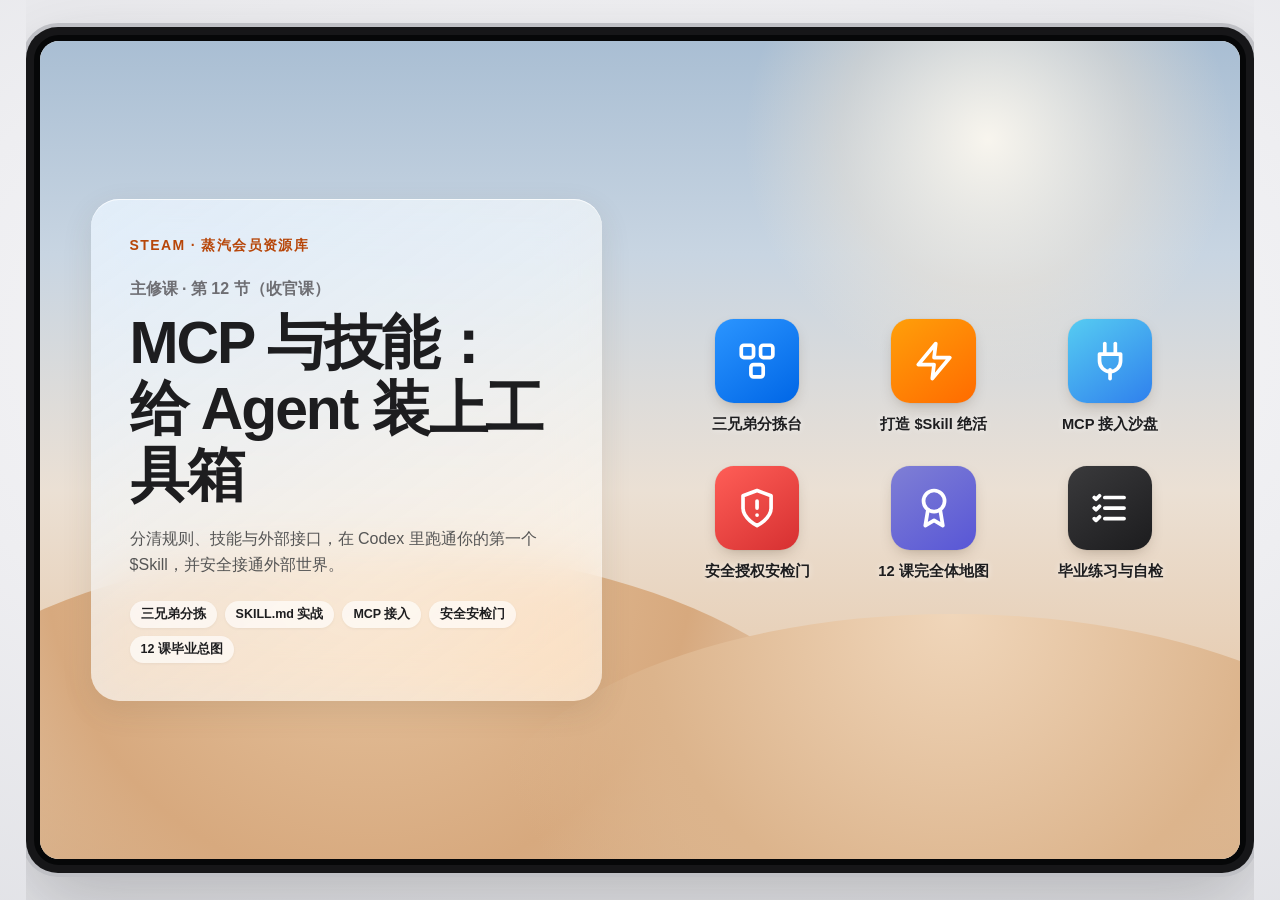
==== lessons/12/第12节-MCP与技能-给Agent装上工具箱.html @ e857ef06 "Link lesson twelve skills and MCP courseware" ====
<!doctype html>
<html lang="zh-CN">
<head>
<meta charset="utf-8">
<meta name="viewport" content="width=device-width,initial-scale=1">
<title>第 12 节 · MCP 与技能：给 Agent 装上工具箱</title>
<style>
:root{
  --bg:#ececef;--ink:#1d1d1f;--ink2:#6e6e73;--ink3:#8e8e93;--line:rgba(0,0,0,.08);
  --accent:#f26b1d;--accent2:#0a84ff;--ok:#1f9d55;--warn:#c27c0e;--danger:#ff3b30;
  --font:-apple-system,BlinkMacSystemFont,"SF Pro Display","PingFang SC","Microsoft YaHei","Segoe UI",sans-serif;
  --mono:ui-monospace,SFMono-Regular,Consolas,"Courier New",monospace;
  --ease:cubic-bezier(.22,1,.36,1);
  --spring:cubic-bezier(.34,1.56,.64,1);
}
*{box-sizing:border-box}
html,body{height:100%;margin:0;overflow:hidden;background:radial-gradient(120% 90% at 50% 38%,#fbfbfc 0%,#eeeef1 48%,#dcdde2 100%);color:var(--ink);font-family:var(--font);-webkit-font-smoothing:antialiased;display:grid;place-items:center}
button{font:inherit;color:inherit}
svg{display:block}
[hidden]{display:none!important}

/* ============ 课程舞台框架（与第 10 / 11 课统一） ============ */
.lesson{width:min(1320px,96vw);height:min(850px,94dvh);position:relative;border-radius:32px;background:#161618;padding:8px;box-shadow:0 0 0 4px #bfc0c5,0 30px 80px #3334;overflow:hidden}
.screen{position:relative;width:100%;height:100%;overflow:hidden;border-radius:25px;background:#e9e3da;isolation:isolate;border:6px solid #060708}
.wall{position:absolute;inset:0;z-index:0;background:linear-gradient(180deg,#a9bed3 0%,#c8d5e2 26%,#ebe0d4 55%,#e7cdb2 78%,#d9b48f 100%)}
.wall i{position:absolute;border-radius:50%;animation:drift 22s ease-in-out infinite alternate;pointer-events:none}
.wall i:nth-child(1){width:85%;height:65%;left:-15%;top:62%;background:radial-gradient(ellipse at 50% 0%,#e8c7a3 0%,#d7a97e 45%,transparent 70%)}
.wall i:nth-child(2){width:80%;height:58%;left:36%;top:70%;background:radial-gradient(ellipse at 50% 0%,#f0d6ba 0%,#dcb48c 45%,transparent 70%);animation-duration:27s}
.wall i:nth-child(3){width:46%;height:60%;left:56%;top:-18%;background:radial-gradient(circle,rgba(255,250,240,.9),rgba(255,235,210,.35) 40%,transparent 66%);animation-duration:30s}
@keyframes drift{0%{transform:translate(0,0) scale(1)}50%{transform:translate(3%,-3%) scale(1.06)}100%{transform:translate(-3%,2%) scale(.97)}}

.launcher{position:relative;z-index:2;width:min(100%,1200px);height:100%;margin:auto;display:grid;grid-template-columns:minmax(0,1fr) minmax(0,1fr);align-items:center;justify-items:stretch;column-gap:clamp(26px,6vw,90px);padding:clamp(18px,4vw,72px)}
.wg{position:relative;overflow:hidden;border-radius:28px;border:0;color:var(--ink);
  background:linear-gradient(145deg,rgba(232,242,252,.84),rgba(255,248,238,.68));
  backdrop-filter:blur(24px) saturate(1.7);-webkit-backdrop-filter:blur(24px) saturate(1.7);
  box-shadow:0 10px 30px rgba(90,70,50,.12),inset 0 1px 0 rgba(255,255,255,.75);
  padding:clamp(24px,3vw,46px)}
.wg .wh{color:#b74609;font-size:14px;letter-spacing:.1em;font-weight:700}
.wg .chapter{margin:24px 0 10px;font-weight:600;color:var(--ink2);font-size:16px}
.launcher h1{font-size:clamp(32px,4.6vw,60px);margin:0;line-height:1.12;letter-spacing:-.035em}
.course-summary{margin:18px 0 0;color:#555;line-height:1.65;font-size:16px}
.course-path{display:flex;flex-wrap:wrap;gap:8px;margin-top:22px}
.course-path span{font-size:12.5px;font-weight:600;padding:5px 11px;border-radius:999px;background:#ffffffa6;box-shadow:0 1px 3px rgba(0,0,0,.05)}

.tiles{display:grid;grid-template-columns:repeat(3,1fr);gap:clamp(16px,2.5vw,38px) clamp(10px,1.5vw,22px);text-align:center;align-items:start}
.ico{background:none;border:0;padding:0;display:flex;flex-direction:column;align-items:center;gap:.65em;cursor:pointer;color:var(--ink);font-size:clamp(11px,1.4vw,18px);perspective:22em}
.sq{position:relative;width:4.7em;height:4.7em;border-radius:22.5%;display:grid;place-items:center;
  box-shadow:0 0 0 .5px rgba(0,0,0,.06),0 .35em .9em -.35em rgba(60,40,20,.35);
  transition:transform .4s var(--spring),box-shadow .3s,filter .2s}
.sq svg{width:50%;height:50%;fill:none;stroke:#fff;stroke-width:2.1;stroke-linecap:round;stroke-linejoin:round}
.ico:hover .sq{transform:translateY(-.28em) scale(1.08);box-shadow:0 0 0 .5px rgba(0,0,0,.06),0 1em 1.6em -.6em rgba(60,40,20,.5)}
.ico:active .sq{transform:scale(.92);filter:brightness(.92)}
.lb{font-size:.82em;font-weight:600;color:#1d1d1f;text-shadow:0 0 6px rgba(255,255,255,.7);transition:transform .35s var(--spring)}
.ico:hover .lb{transform:translateY(-.12em)}

/* ============ 弹窗与通用组件 ============ */
dialog.modal-overlay{--glass-strong:rgba(255,255,255,.96);--text:#1d1d1f;--sub:#515154;--orange:#b64b0a;--btn:#ff8c00;
  color:var(--text);position:fixed;inset:0;width:100%;height:100%;max-width:none;max-height:none;margin:0;border:0;padding:24px;
  background:rgba(25,25,28,.36);backdrop-filter:blur(14px);-webkit-backdrop-filter:blur(14px);
  display:flex;align-items:center;justify-content:center;z-index:100}
dialog.modal-overlay:not([open]){display:none}
dialog.modal-overlay::backdrop{background:transparent}
.modal-card{width:min(960px,94vw);max-height:88vh;background:var(--glass-strong);border:1px solid rgba(255,255,255,.9);border-radius:32px;box-shadow:0 32px 64px rgba(0,0,0,.22);padding:34px 40px;overflow-y:auto;overflow-x:hidden;animation:cardPop .28s var(--ease)}
@keyframes cardPop{from{opacity:0;transform:scale(.94) translateY(14px)}to{opacity:1;transform:none}}
.modal-card :is(h2,h3,p,ul,pre){margin:0}
.modal-header{display:flex;align-items:center;justify-content:space-between;gap:20px;margin-bottom:20px;padding-bottom:16px;border-bottom:1px solid rgba(0,0,0,.07)}
.modal-title-wrap{display:flex;align-items:center;gap:14px;flex-wrap:wrap}
.modal-badge{padding:5px 12px;border-radius:8px;font-size:13px;font-weight:700;background:rgba(255,140,0,.14);color:var(--orange);white-space:nowrap}
.modal-title{font-size:24px;font-weight:800;letter-spacing:-.02em}
.close-btn{flex:0 0 auto;width:38px;height:38px;border-radius:50%;border:0;background:rgba(0,0,0,.06);font-size:18px;cursor:pointer;transition:.2s}
.close-btn:hover{background:rgba(0,0,0,.13)}
.lead-box{background:#f5f5f7;border-left:4px solid var(--btn);padding:14px 18px;border-radius:12px;font-size:15.5px;font-weight:600;margin-bottom:18px;line-height:1.55}
.lead-box code,.sub-card code,.q-text code,.term-hint code{font-family:var(--mono);background:rgba(255,140,0,.12);color:#b64b0a;padding:1px 6px;border-radius:6px;font-size:.92em}

.grid-3{display:grid;grid-template-columns:repeat(3,1fr);gap:12px;margin-bottom:16px}
.grid-2{display:grid;grid-template-columns:1fr 1fr;gap:16px}
.sub-card{background:#fff;border:1px solid rgba(0,0,0,.07);border-radius:20px;padding:18px 20px;box-shadow:0 6px 18px rgba(0,0,0,.04)}
.sub-card.highlight{border:2px solid var(--btn);background:linear-gradient(#fffaf3,#fff)}
.sub-card h3{font-size:16.5px;margin-bottom:8px;display:flex;align-items:center;gap:6px}
.sub-card p,.sub-card li{font-size:14px;color:var(--sub);line-height:1.6}
.sub-card ul{padding-left:18px;margin-top:6px}

.demo-btn{background:var(--btn);color:#fff;border:0;padding:8px 15px;border-radius:10px;font-size:13.5px;font-weight:700;cursor:pointer;box-shadow:0 4px 12px rgba(255,140,0,.24);transition:.2s}
.demo-btn:hover{filter:brightness(.94);transform:translateY(-1px)}
.demo-btn.ghost{background:#e5e5ea;color:#1d1d1f;box-shadow:none}
.demo-btn.safe{background:#34c759;box-shadow:0 4px 12px rgba(52,199,89,.24)}
.demo-btn.danger{background:#ff3b30;box-shadow:0 4px 12px rgba(255,59,48,.22)}
.demo-btn.blue{background:#0a84ff;box-shadow:0 4px 12px rgba(10,132,255,.22)}
.demo-btn.purple{background:#5856d6;box-shadow:0 4px 12px rgba(88,86,214,.22)}
.demo-btn.sm{padding:6px 11px;font-size:12.5px;border-radius:8px}
.mode-pill{padding:7px 14px;border-radius:999px;border:1.5px solid rgba(0,0,0,.1);background:#fff;font-size:13.5px;font-weight:700;cursor:pointer;transition:.2s}
.mode-pill.on{background:#1d1d1f;color:#fff;border-color:#1d1d1f}

/* 模块 1：三兄弟分拣台 */
.trio-pill{background:#f5f5f7;border-radius:16px;padding:14px 16px;border-top:3px solid var(--btn)}
.trio-pill.blue{border-top-color:#0a84ff}
.trio-pill.purple{border-top-color:#5856d6}
.trio-pill b{display:block;font-size:15px;margin-bottom:4px}
.trio-pill span{font-size:13px;color:var(--sub);line-height:1.5;display:block}
.score-bar{display:flex;align-items:center;justify-content:space-between;gap:12px;background:#f5f5f7;padding:11px 16px;border-radius:14px;margin-bottom:12px;font-size:13.5px;font-weight:700;flex-wrap:wrap}
.q-list{display:flex;flex-direction:column;gap:9px}
.q-item{background:#fff;border:1.5px solid rgba(0,0,0,.08);border-radius:15px;padding:12px 15px;transition:.2s}
.q-top{display:flex;align-items:center;justify-content:space-between;gap:12px}
.q-text{font-size:14.2px;font-weight:600;line-height:1.5;flex:1}
.q-btns{display:flex;gap:6px;flex:none;flex-wrap:wrap}
.q-fb{margin-top:8px;padding:8px 12px;border-radius:9px;font-size:13px;line-height:1.5;display:none}
.q-item.right{border-color:#34c759;background:#f4fdf6}
.q-item.right .q-fb{display:block;background:rgba(52,199,89,.12);color:#146c32}
.q-item.wrong{border-color:#ff3b30;background:#fff6f6}
.q-item.wrong .q-fb{display:block;background:rgba(255,59,48,.1);color:#b91c1c}

/* 模块 2：Skill 工坊 */
.tree-box{background:#1c1c1e;color:#e5e5ea;border-radius:16px;padding:15px 18px;font-family:var(--mono);font-size:13px;line-height:1.8}
.tree-hi{display:inline-block;background:rgba(255,140,0,.22);color:#ffb347;padding:1px 7px;border-radius:6px;font-weight:700;border:1px solid rgba(255,140,0,.45)}
.tpl-bar{display:flex;align-items:center;justify-content:space-between;gap:10px;margin:14px 0 10px;flex-wrap:wrap}
.code-pre{background:#1c1c1e;color:#f2f2f7;border-radius:16px;padding:15px 18px;font-family:var(--mono);font-size:12.8px;line-height:1.68;white-space:pre-wrap;border:1px solid rgba(255,255,255,.08)}
.run-box{margin-top:12px;background:#f0fdf4;border:1.5px solid #34c759;border-radius:14px;padding:13px 16px;font-size:13.8px;line-height:1.6;color:#14532d;display:none}
.run-box.show{display:block}

/* 模块 3：MCP 终端沙盘 */
.mcp-steps{display:grid;grid-template-columns:repeat(4,1fr);gap:8px;margin-bottom:14px}
.mcp-step-btn{padding:10px 10px;border-radius:12px;border:1.5px solid rgba(0,0,0,.1);background:#fff;text-align:left;cursor:pointer;transition:.2s}
.mcp-step-btn b{display:block;font-size:13px;margin-bottom:2px}
.mcp-step-btn span{display:block;font-size:11.5px;color:var(--sub)}
.mcp-step-btn.on{background:#1d1d1f;color:#fff;border-color:#1d1d1f}
.mcp-step-btn.on span{color:#aeaeb2}
.term-win{background:#161618;color:#f2f2f7;border-radius:18px;overflow:hidden;border:1px solid rgba(0,0,0,.15)}
.term-head{background:#252528;padding:9px 14px;display:flex;align-items:center;justify-content:space-between;font-family:var(--mono);font-size:12px;color:#aeaeb2}
.dots{display:flex;gap:6px}
.dots i{width:10px;height:10px;border-radius:50%;display:block}
.term-body{padding:16px 18px;font-family:var(--mono);font-size:13.2px;line-height:1.72;min-height:190px;white-space:pre-wrap}
.t-cmd{color:#64d2ff;font-weight:700}
.t-ok{color:#63e685}
.t-warn{color:#ffd60a}
.term-hint{margin-top:12px;background:#f5f5f7;border-radius:12px;padding:12px 15px;font-size:13.8px;color:var(--sub);line-height:1.55}

/* 模块 4：安全安检门 */
.safe-card{background:#fff;border:1.5px solid rgba(0,0,0,.08);border-radius:16px;padding:14px 16px;margin-bottom:10px;transition:.2s}
.safe-top{display:flex;align-items:flex-start;justify-content:space-between;gap:14px}
.safe-title{font-size:15px;font-weight:700;margin-bottom:4px}
.safe-desc{font-size:13.5px;color:var(--sub);line-height:1.55}
.safe-fb{margin-top:9px;padding:9px 12px;border-radius:10px;font-size:13.2px;line-height:1.55;display:none}
.safe-card.right{border-color:#34c759;background:#f4fdf6}
.safe-card.right .safe-fb{display:block;background:rgba(52,199,89,.12);color:#146c32}
.safe-card.wrong{border-color:#ff3b30;background:#fff6f6}
.safe-card.wrong .safe-fb{display:block;background:rgba(255,59,48,.1);color:#b91c1c}

/* 模块 5：12 课完全体工作流总图 */
.flow-chain{display:grid;grid-template-columns:repeat(5,1fr);gap:10px;margin-bottom:16px}
.flow-node{background:#f5f5f7;border-radius:16px;padding:14px 12px;border-top:3px solid var(--btn);position:relative}
.flow-node .tag-l{font-size:11px;font-weight:700;color:var(--orange);background:rgba(255,140,0,.12);padding:2px 7px;border-radius:999px;display:inline-block;margin-bottom:6px}
.flow-node strong{display:block;font-size:14.5px;margin-bottom:4px}
.flow-node span{font-size:12.5px;color:var(--sub);line-height:1.45;display:block}
.grad-banner{background:linear-gradient(135deg,#1d1d1f,#2c2c30);color:#fff;border-radius:18px;padding:18px 22px;display:flex;align-items:center;justify-content:space-between;gap:18px;flex-wrap:wrap}
.grad-banner h3{font-size:18px;margin-bottom:4px;color:#ffb347}
.grad-banner p{font-size:14px;color:#d1d1d6;line-height:1.6}

/* 模块 6：练习与自检 */
.prompt-box{background:#f2f2f7;border:1px dashed #aeaeb2;border-radius:16px;padding:15px 18px;display:flex;align-items:center;justify-content:space-between;gap:16px;margin-bottom:16px}
.prompt-text{font-size:13.8px;font-weight:600;line-height:1.55;white-space:pre-line;user-select:text;flex:1}
.check-item{width:100%;display:flex;align-items:center;gap:12px;padding:13px 16px;background:#fff;border:1px solid rgba(0,0,0,.08);border-radius:14px;margin-bottom:9px;cursor:pointer;font-size:15px;font-weight:600;text-align:left;transition:.2s}
.check-item.checked{background:#f0fdf4;border-color:#34c759;color:#15803d}
.check-box{flex:0 0 auto;width:24px;height:24px;border-radius:7px;border:2px solid #c7c7cc;display:flex;align-items:center;justify-content:center;font-size:14px;color:transparent}
.check-item.checked .check-box{background:#34c759;border-color:#34c759;color:#fff}
.copy-field{position:fixed;opacity:0}

@media(max-width:820px){
  .launcher,.grid-3,.grid-2,.mcp-steps,.flow-chain{grid-template-columns:1fr}
  .launcher{gap:22px;overflow:auto}
  .modal-card{padding:22px 18px;border-radius:22px}
  .q-top,.safe-top,.prompt-box{flex-direction:column;align-items:stretch}
}
</style>
</head>
<body>
<main class="lesson">
  <div class="screen">
    <div class="wall"><i></i><i></i><i></i></div>
    <div class="launcher">
      <section class="wg course-widget">
        <div class="wh">STEAM · 蒸汽会员资源库</div>
        <div class="chapter">主修课 · 第 12 节（收官课）</div>
        <h1>MCP 与技能：<br>给 Agent 装上工具箱</h1>
        <p class="course-summary">分清规则、技能与外部接口，在 Codex 里跑通你的第一个 $Skill，并安全接通外部世界。</p>
        <div class="course-path">
          <span>三兄弟分拣</span>
          <span>SKILL.md 实战</span>
          <span>MCP 接入</span>
          <span>安全安检门</span>
          <span>12 课毕业总图</span>
        </div>
      </section>

      <section class="tiles" aria-label="本节课程模块">
        <button class="ico" type="button" onclick="openModal('trio')">
          <span class="sq" style="background:linear-gradient(145deg,#2b95ff,#0066e6)">
            <svg viewBox="0 0 24 24"><rect x="3" y="3" width="7" height="7" rx="1.5"/><rect x="14" y="3" width="7" height="7" rx="1.5"/><rect x="8.5" y="14" width="7" height="7" rx="1.5"/></svg>
          </span>
          <span class="lb">三兄弟分拣台</span>
        </button>

        <button class="ico" type="button" onclick="openModal('skill')">
          <span class="sq" style="background:linear-gradient(145deg,#ff9f0a,#ff6b00)">
            <svg viewBox="0 0 24 24"><polygon points="13 2 3 14 12 14 11 22 21 10 12 10 13 2"/></svg>
          </span>
          <span class="lb">打造 $Skill 绝活</span>
        </button>

        <button class="ico" type="button" onclick="openModal('mcp')">
          <span class="sq" style="background:linear-gradient(145deg,#56ccf2,#2f80ed)">
            <svg viewBox="0 0 24 24"><path d="M12 22v-5"/><path d="M9 8V2"/><path d="M15 8V2"/><path d="M18 8v4a6 6 0 0 1-12 0V8Z"/></svg>
          </span>
          <span class="lb">MCP 接入沙盘</span>
        </button>

        <button class="ico" type="button" onclick="openModal('safety')">
          <span class="sq" style="background:linear-gradient(145deg,#ff5e57,#d63031)">
            <svg viewBox="0 0 24 24"><path d="M12 22s8-4 8-10V5l-8-3-8 3v7c0 6 8 10 8 10z"/><line x1="12" y1="8" x2="12" y2="12"/><line x1="12" y1="16" x2="12.01" y2="16"/></svg>
          </span>
          <span class="lb">安全授权安检门</span>
        </button>

        <button class="ico" type="button" onclick="openModal('combo')">
          <span class="sq" style="background:linear-gradient(145deg,#7f7fd5,#5856d6)">
            <svg viewBox="0 0 24 24"><circle cx="12" cy="8" r="6"/><path d="M15.477 12.89 17 22l-5-3-5 3 1.523-9.11"/></svg>
          </span>
          <span class="lb">12 课完全体地图</span>
        </button>

        <button class="ico" type="button" onclick="openModal('practice')">
          <span class="sq" style="background:linear-gradient(145deg,#3a3a3c,#1c1c1e)">
            <svg viewBox="0 0 24 24"><path d="M9 6h11M9 12h11M9 18h11M3 6l1 1 2-2M3 12l1 1 2-2M3 18l1 1 2-2"/></svg>
          </span>
          <span class="lb">毕业练习与自检</span>
        </button>
      </section>
    </div>
  </div>
</main>

<dialog class="modal-overlay" id="modalOverlay" aria-labelledby="modalTitle" onclick="if(event.target===this)closeModal()">
  <div class="modal-card" id="modalContent"></div>
</dialog>

<script>
const trioQuestions = [
  {
    id: 0,
    text: "本项目所有页面必须保持浅色圆角风格，严禁引入外部框架。",
    ans: "agents",
    reason: "属于每次开工都要守的“全店红线”，放进根目录 AGENTS.md。"
  },
  {
    id: 1,
    text: "让 Codex 直接读取我 Notion 测试空间里的《本周选题清单》。",
    ans: "mcp",
    reason: "需要把手伸出本地文件夹去连接外部软件，必须靠 MCP 转接头。"
  },
  {
    id: 2,
    text: "每次发布网页前，按 4 步固定清单检查手机排版、死链和错别字，并输出体检表。",
    ans: "skill",
    reason: "这是按需触发的多步专项 SOP，做成 SKILL.md，需要时用 $技能名 一键调用。"
  },
  {
    id: 3,
    text: "每次导出短视频前，自动核验画幅 1080×1920、字幕安全区和音频静音片段。",
    ans: "skill",
    reason: "属于可复用的专项工作流，收在 .agents/skills/ 抽屉里，平时不占上下文。"
  },
  {
    id: 4,
    text: "让 Codex 查一下云端数据库或在线文档里的最新一条客户反馈。",
    ans: "mcp",
    reason: "只要涉及读写外部平台或实时外部数据，找 MCP 就对了。"
  }
];

const skillTemplates = {
  web: {
    name: "check-before-ship",
    path: ".agents/skills/check-before-ship/SKILL.md",
    cmd: "$check-before-ship 检查当前 index.html",
    code: `---
name: check-before-ship
description: 网页上线前 4 步快速体检，输出问题清单
---
# 网页上线前体检流程
1. 检查页面在 390px 手机宽度下是否有按钮换行错位或横向滚动条。
2. 检查所有点击按钮、弹窗关闭和复制功能是否存在报错。
3. 通读页面中文文案，标出错别字或过于生硬的技术术语。
4. 按「🔴 必改 / 🟡 建议 / ✅ 已通过」三栏输出简洁体检报告，暂不擅自改代码。`,
    simOut: `⚡ 已加载技能：.agents/skills/check-before-ship/SKILL.md\n\n📋 网页上线前体检报告：\n• 🔴 必改：手机端（390px）顶部筛选栏第 3 个按钮轻微溢出。\n• 🟡 建议：“DOM 节点渲染异常”建议改为大白话“页面显示异常”。\n• ✅ 已通过：ESC 关闭弹窗、一键复制指令均正常。`
  },
  video: {
    name: "video-export-check",
    path: ".agents/skills/video-export-check/SKILL.md",
    cmd: "$video-export-check 核验本次成片配置",
    code: `---
name: video-export-check
description: 动画视频导出 mp4 前的 4 项硬指标核查
---
# 动画出片前核查流程
1. 核对画幅参数是否严格为 1080x1920（9:16 竖屏）与 30fps。
2. 核查字幕底部留白是否 ≥ 180px，避免被短视频平台 UI 遮挡。
3. 检查 assets/raw/ 原始素材是否完好无损。
4. 输出「可导出 / 需先修复」结论，并给出对应的导出命令。`,
    simOut: `⚡ 已加载技能：.agents/skills/video-export-check/SKILL.md\n\n🎬 动画出片前核查结果：\n• ✅ 画幅 1080×1920、30fps 核对通过。\n• ✅ 原始素材目录无改动。\n• 🔴 需先修复：第 3 幕字幕底边距仅 96px，建议上移至 ≥ 180px 后再执行 npm run build:mp4。`
  }
};

const mcpSteps = [
  {
    title: "1. 添加连接",
    sub: "codex mcp add",
    cmd: "$ codex mcp add notion --url https://mcp.notion.com/mcp",
    out: "✓ 已将 MCP 服务 [notion] 写入 Codex 配置\n→ 地址：https://mcp.notion.com/mcp\n→ 下一步：按提示在浏览器完成授权登录。",
    hint: "就像插上一根 Type-C 转接线，告诉 Codex 外部工具的地址。只需要配置一次。"
  },
  {
    title: "2. 账号授权",
    sub: "codex mcp login",
    cmd: "$ codex mcp login notion",
    out: "🔐 正在打开浏览器进行 OAuth 授权...\n→ 请在弹窗中仅勾选【测试空间】页面（最小权限原则）\n✓ 授权成功！Notion 连接凭据已安全保存。",
    hint: "如果首次添加未自动跳授权，或之后登录过期，随时运行 <code>codex mcp login notion</code> 补授权。"
  },
  {
    title: "3. 检查清单",
    sub: "codex mcp list",
    cmd: "$ codex mcp list",
    out: "NAME     TYPE   STATUS      URL\nnotion   http   connected   https://mcp.notion.com/mcp",
    hint: "在终端用 <code>codex mcp list</code> 核对清单；进入 Codex 对话后，输入 <code>/mcp</code> 也能随时查看当前亮灯的工具。"
  },
  {
    title: "4. 只读试水",
    sub: "对话内 /mcp + 查询",
    cmd: "你：先用 /mcp 确认连接，再只读查询 Notion 测试空间里的《本周选题》，列出前 3 条，不要修改任何内容。",
    out: "🟢 /mcp 状态：notion (已连接)\n📖 正在调用 notion.search (只读)...\n1. 第 11 课：给 Agent 写项目手册\n2. 第 12 课：MCP 与技能工具箱\n3. 番外：用 10 分钟做个人作品集\n✓ 本次查询未写入或改动任何外部页面。",
    hint: "铁律：第一次跑通 MCP，永远先在**测试空间**做一次**只读查询**，确认稳妥再放开后续操作。"
  }
];

const safetyCases = [
  {
    id: 0,
    title: "请求 A：接入官方 Notion MCP，仅勾选「测试沙盒页」并做只读查询",
    desc: "来源：Notion 官方地址（mcp.notion.com）｜权限：仅限 1 个测试页面，只读不写。",
    allow: true,
    reason: "来源官方 + 隔离测试空间 + 只读权限，这是最教科书级的安全起手式！"
  },
  {
    id: 1,
    title: "请求 B：首次测试就把公司/个人「全部云盘 + 删除覆盖权限」一次性勾选",
    desc: "来源：第三方同步工具｜权限：可读取、修改并永久删除整个工作区所有文件。",
    allow: false,
    reason: "必须拒绝！违背“最小权限原则”——一旦提示词理解偏差，AI 误删正式资料将无法挽回。"
  },
  {
    id: 2,
    title: "请求 C：网友分享的未知地址，号称“一键自动管理网盘和聊天记录”",
    desc: "来源：陌生短链，无官方文档，要求把账号 Cookie 直接填进配置。",
    allow: false,
    reason: "果断拉黑！绝不接入来路不明的野工具，更不要交出账号 Cookie 或核心密码。"
  }
];

let trioState = {};
let activeSkill = 'web';
let activeMcp = 0;
let safeState = {};

const modalData = {
  trio: {
    badge: "01 · 根治概念混淆",
    title: "三兄弟分拣台：AGENTS.md vs Skill vs MCP",
    html: `
      <div class="lead-box">先用厨房比喻秒懂分工，再点下方 5 个真实场景亲自练手分拣：</div>
      <div class="grid-3">
        <div class="trio-pill"><b>📌 AGENTS.md（贴墙红线）</b><span>每次开新对话必读的项目底线（风格、禁区、预览命令），必须短。</span></div>
        <div class="trio-pill purple"><b>⚡ Skill / SKILL.md（抽屉菜谱）</b><span>某类任务的固定多步 SOP，需要时用 <code>$技能名</code> 抽出照做。</span></div>
        <div class="trio-pill blue"><b>🔌 MCP（外部转接头）</b><span>连接外部软件的统一标准，让 Codex 能查 Notion、数据库等外部数据。</span></div>
      </div>
      <div class="score-bar">
        <span id="trioProgress">已分拣：0 / 5 题</span>
        <span id="trioScore" style="color:var(--orange)">点击每题右侧归类，看你是否彻底分清</span>
        <button type="button" class="demo-btn ghost sm" onclick="resetTrio()">重置</button>
      </div>
      <div class="q-list" id="trioList"></div>
    `
  },
  skill: {
    badge: "02 · 100% 本地跑通",
    title: "打造你的第一个 $Skill：把拿手套路装进抽屉",
    html: `
      <div class="lead-box">零网络门槛！在项目里放一份 <code>.agents/skills/技能名/SKILL.md</code>，以后敲 <code>$技能名</code> 就能一键复用整套多步流程。</div>
      <div class="grid-2">
        <div class="tree-box">
          📁 my-project/<br>
          ├── 📄 AGENTS.md <span style="color:#8e8e93">(全项目红线)</span><br>
          ├── 📁 .agents/<br>
          │   └── 📁 skills/<br>
          │       └── 📁 <span id="treeSkillDir">check-before-ship</span>/<br>
          │           └── <span class="tree-hi">📄 SKILL.md</span><br>
          └── 📄 index.html
        </div>
        <div class="sub-card highlight">
          <h3>✨ 好技能的 3 块骨架</h3>
          <ul>
            <li><strong>顶部名片</strong>：写清 <code>name</code> 和 <code>description</code>（什么时候该用它）。</li>
            <li><strong>固定步骤</strong>：用 1、2、3 写死执行顺序，防止 Codex 漏步骤。</li>
            <li><strong>输出格式</strong>：规定最后交什么表、要不要直接改代码。</li>
          </ul>
        </div>
      </div>
      <div class="tpl-bar">
        <div style="display:flex;gap:8px;flex-wrap:wrap">
          <button type="button" class="mode-pill on" id="tabSkWeb" onclick="switchSkill('web')">🗂️ 网页上线体检技能</button>
          <button type="button" class="mode-pill" id="tabSkVid" onclick="switchSkill('video')">🎬 视频出片核查技能</button>
        </div>
        <div style="display:flex;gap:8px;flex-wrap:wrap">
          <button type="button" class="demo-btn safe sm" onclick="simRunSkill()">▶ 模拟输入 $技能名 触发</button>
          <button type="button" class="demo-btn sm" id="copySkBtn" onclick="copyById('skillCode','copySkBtn','复制 SKILL.md')">复制 SKILL.md</button>
        </div>
      </div>
      <pre class="code-pre" id="skillCode"></pre>
      <div class="run-box" id="skillRunBox"></div>
    `
  },
  mcp: {
    badge: "03 · 接通外部世界",
    title: "MCP 四步接入沙盘：让 Codex 查你授权的 Notion",
    html: `
      <div class="lead-box">MCP 是 AI 世界的“Type-C 通用接口”。点击下方 4 个步骤，走一遍 Codex 终端版接入与只读测试全流程：</div>
      <div class="mcp-steps" id="mcpStepBar"></div>
      <div class="term-win">
        <div class="term-head">
          <div class="dots"><i style="background:#ff5f56"></i><i style="background:#ffbd2e"></i><i style="background:#27c93f"></i></div>
          <span id="termTitle">Codex Terminal · MCP Sandbox</span>
          <button type="button" class="demo-btn sm" id="copyMcpBtn" onclick="copyMcpCmd()">复制本步命令</button>
        </div>
        <div class="term-body" id="termBody"></div>
      </div>
      <div class="term-hint" id="termHint"></div>
    `
  },
  safety: {
    badge: "04 · 安全第一课",
    title: "安全授权安检门：装工具前守住 3 条保命铁律",
    html: `
      <div class="lead-box">只要点了授权，Codex 就能替你操作外部软件。记住铁律：<strong>只接信任源 + 最小权限 + 测试空间先只读</strong>。请审查下面 3 个授权请求：</div>
      <div id="safeList"></div>
    `
  },
  combo: {
    badge: "05 · 主修课收官总图",
    title: "12 课完全体：从“抽盲盒聊天”进化为“掌控全局的导演”",
    html: `
      <div class="lead-box">恭喜走到第 12 课！下面这张图，把你从第 1 课到第 12 课学过的所有招数，串成了一套可复用的超级工作流：</div>
      <div class="flow-chain">
        <div class="flow-node"><span class="tag-l">第 1～8 课</span><strong>打牢底座</strong><span>说清需求、纠错回退、Git 存档、发布上线与作品集。</span></div>
        <div class="flow-node"><span class="tag-l">第 9 课</span><strong>/plan 定图纸</strong><span>复杂任务先探索再列计划，砍掉过度设计再动手。</span></div>
        <div class="flow-node"><span class="tag-l">第 10 课</span><strong>控上下文</strong><span>@ 精准点名、换事开新对话、长聊 /compact 防失忆。</span></div>
        <div class="flow-node"><span class="tag-l">第 11 课</span><strong>AGENTS.md</strong><span>15 行项目红线贴墙上，每次新对话自动守规矩。</span></div>
        <div class="flow-node"><span class="tag-l">第 12 课</span><strong>$Skill + MCP</strong><span>抽屉装专项绝活，外部接通真实软件与数据。</span></div>
      </div>
      <div class="grad-banner">
        <div>
          <h3>🎓 毕业心法：每周一个真实小作品</h3>
          <p>工具每天都在变，但你学到的这套底层配合法——<strong>定规矩、控记忆、审图纸、封技能、管权限</strong>——无论未来换成哪个新一代 Agent，全都能直接复用。</p>
        </div>
      </div>
    `
  },
  practice: {
    badge: "06 · 毕业实战与自检",
    title: "第 12 课动手练习与主修课毕业自检清单",
    html: `
      <div class="lead-box"><strong>必做</strong>：建一份项目技能 <code>SKILL.md</code> 并用 <code>$技能名</code> 跑通一次；<strong>进阶选做</strong>：在测试空间用已授权的 MCP 做一次只读查询。</div>
      <div class="prompt-box">
        <div class="prompt-text" id="promptGrad">请在当前项目创建 .agents/skills/check-before-ship/SKILL.md，内容为“上线前 4 步体检流程”（查手机端排版、查按钮交互、查文案错别字、按三栏输出报告且暂不改代码）。创建完后，告诉我如何用 $check-before-ship 调用它。</div>
        <button type="button" class="demo-btn" id="copyGrad" onclick="copyById('promptGrad','copyGrad','复制创建技能指令')">复制创建技能指令</button>
      </div>
      <h3 style="font-size:16px;margin-bottom:10px">📋 主修课毕业自检清单（点击打勾）：</h3>
      <button class="check-item" type="button" aria-pressed="false" onclick="toggleCheck(this)"><span class="check-box" aria-hidden="true">✓</span><span>我能用大白话说清 AGENTS.md、Skill 和 MCP 分别解决什么问题</span></button>
      <button class="check-item" type="button" aria-pressed="false" onclick="toggleCheck(this)"><span class="check-box" aria-hidden="true">✓</span><span>我写过一份自己的 SKILL.md，并用 $技能名 实际调用跑通过</span></button>
      <button class="check-item" type="button" aria-pressed="false" onclick="toggleCheck(this)"><span class="check-box" aria-hidden="true">✓</span><span>我掌握了 MCP 接入的安全铁律：只接信任源、看清权限、先在测试空间只读</span></button>
    `
  }
};

const keys = Object.keys(modalData);
const overlay = document.getElementById('modalOverlay');
const content = document.getElementById('modalContent');

function openModal(key) {
  const data = modalData[key];
  if (!data) return;
  content.innerHTML =
    '<div class="modal-header"><div class="modal-title-wrap"><span class="modal-badge">' +
    data.badge + '</span><h2 class="modal-title" id="modalTitle">' + data.title +
    '</h2></div><button class="close-btn" type="button" onclick="closeModal()" aria-label="关闭">✕</button></div>' +
    data.html;
  if (key === 'trio') renderTrio();
  if (key === 'skill') switchSkill(activeSkill);
  if (key === 'mcp') renderMcp(activeMcp);
  if (key === 'safety') renderSafe();
  if (!overlay.open) overlay.showModal();
  content.scrollTop = 0;
  content.querySelector('.close-btn').focus();
}

function closeModal() {
  overlay.close();
}

/* 模块 1：三兄弟分拣 */
function renderTrio() {
  const list = document.getElementById('trioList');
  if (!list) return;
  let done = 0, right = 0;
  list.innerHTML = trioQuestions.map(q => {
    const pick = trioState[q.id];
    let cls = 'q-item', fb = '';
    if (pick) {
      done++;
      const ok = pick === q.ans;
      if (ok) right++;
      cls += ok ? ' right' : ' wrong';
      fb = (ok ? '✅ 分拣正确！' : '❌ 选偏啦！') + q.reason;
    }
    return `
      <div class="${cls}">
        <div class="q-top">
          <div class="q-text">${q.id + 1}. ${q.text}</div>
          <div class="q-btns">
            <button type="button" class="demo-btn sm" onclick="pickTrio(${q.id},'agents')">AGENTS.md</button>
            <button type="button" class="demo-btn purple sm" onclick="pickTrio(${q.id},'skill')">Skill</button>
            <button type="button" class="demo-btn blue sm" onclick="pickTrio(${q.id},'mcp')">MCP</button>
          </div>
        </div>
        <div class="q-fb">${fb}</div>
      </div>
    `;
  }).join('');
  document.getElementById('trioProgress').textContent = '已分拣：' + done + ' / ' + trioQuestions.length + ' 题';
  const sc = document.getElementById('trioScore');
  if (done === trioQuestions.length) {
    sc.textContent = '🎉 全部分拣完成：答对 ' + right + ' / 5 题，三兄弟分工已彻底通透！';
    sc.style.color = '#15803d';
  } else if (done > 0) {
    sc.textContent = '当前答对：' + right + ' / ' + done + ' 题';
    sc.style.color = '#b64b0a';
  } else {
    sc.textContent = '点击每题右侧归类，看你是否彻底分清';
    sc.style.color = '#b64b0a';
  }
}
function pickTrio(id, val) { trioState[id] = val; renderTrio(); }
function resetTrio() { trioState = {}; renderTrio(); }

/* 模块 2：Skill 工坊 */
function switchSkill(key) {
  activeSkill = key;
  const t = skillTemplates[key];
  const code = document.getElementById('skillCode');
  const dir = document.getElementById('treeSkillDir');
  const box = document.getElementById('skillRunBox');
  if (!code) return;
  document.getElementById('tabSkWeb').classList.toggle('on', key === 'web');
  document.getElementById('tabSkVid').classList.toggle('on', key === 'video');
  dir.textContent = t.name;
  code.textContent = t.code;
  box.classList.remove('show');
  box.textContent = '';
}
function simRunSkill() {
  const t = skillTemplates[activeSkill];
  const box = document.getElementById('skillRunBox');
  if (!box) return;
  box.style.whiteSpace = 'pre-line';
  box.textContent = '💬 你在 Codex 输入：' + t.cmd + '\n\n' + t.simOut;
  box.classList.add('show');
}

/* 模块 3：MCP 沙盘 */
function renderMcp(idx) {
  activeMcp = idx;
  const bar = document.getElementById('mcpStepBar');
  const body = document.getElementById('termBody');
  const hint = document.getElementById('termHint');
  if (!bar) return;
  bar.innerHTML = mcpSteps.map((s, i) => `
    <button type="button" class="mcp-step-btn ${i === idx ? 'on' : ''}" onclick="renderMcp(${i})">
      <b>${s.title}</b><span>${s.sub}</span>
    </button>
  `).join('');
  const cur = mcpSteps[idx];
  body.innerHTML = `<span class="t-cmd">${cur.cmd}</span>\n\n<span class="t-ok">${cur.out}</span>`;
  hint.innerHTML = '💡 <strong>讲师解说：</strong>' + cur.hint;
}
function copyMcpCmd() {
  const raw = mcpSteps[activeMcp].cmd.replace(/^\$\s*/, '').replace(/^你：/, '');
  copyRawText(raw, 'copyMcpBtn', '复制本步命令');
}

/* 模块 4：安全安检门 */
function renderSafe() {
  const box = document.getElementById('safeList');
  if (!box) return;
  box.innerHTML = safetyCases.map(c => {
    const pick = safeState[c.id];
    let cls = 'safe-card', fb = '';
    if (pick !== undefined) {
      const ok = (pick === 'allow') === c.allow;
      cls += ok ? ' right' : ' wrong';
      fb = (ok ? '✅ 安检把关准确！' : '🚨 危险！判断反了！') + c.reason;
    }
    return `
      <div class="${cls}">
        <div class="safe-top">
          <div>
            <div class="safe-title">${c.title}</div>
            <div class="safe-desc">${c.desc}</div>
          </div>
          <div style="display:flex;gap:8px;flex:none">
            <button type="button" class="demo-btn safe sm" onclick="pickSafe(${c.id},'allow')">✅ 放行授权</button>
            <button type="button" class="demo-btn danger sm" onclick="pickSafe(${c.id},'deny')">🛑 拒绝拦截</button>
          </div>
        </div>
        <div class="safe-fb">${fb}</div>
      </div>
    `;
  }).join('');
}
function pickSafe(id, val) { safeState[id] = val; renderSafe(); }

/* 通用辅助 */
function toggleCheck(btn) {
  btn.setAttribute('aria-pressed', btn.classList.toggle('checked'));
}
function copyById(elId, btnId, label) {
  const el = document.getElementById(elId);
  if (!el) return;
  copyRawText(el.textContent.trim(), btnId, label);
}
async function copyRawText(text, btnId, label) {
  const btn = document.getElementById(btnId);
  if (!btn) return;
  let copied = false;
  try {
    await navigator.clipboard.writeText(text);
    copied = true;
  } catch {
    const field = document.createElement('textarea');
    field.value = text;
    field.className = 'copy-field';
    content.append(field);
    field.select();
    try { copied = document.execCommand('copy'); } catch {}
    field.remove();
  }
  btn.textContent = copied ? '已复制 ✓' : '请手动复制';
  btn.style.background = copied ? '#34c759' : '#ff8c00';
  setTimeout(() => {
    if (btn.isConnected) {
      btn.textContent = label;
      btn.style.background = '';
    }
  }, 1800);
}

document.addEventListener('keydown', event => {
  if (!event.ctrlKey && !event.metaKey && !event.altKey && /^[1-6]$/.test(event.key)) {
    openModal(keys[Number(event.key) - 1]);
  }
});
</script>
</body>
</html>
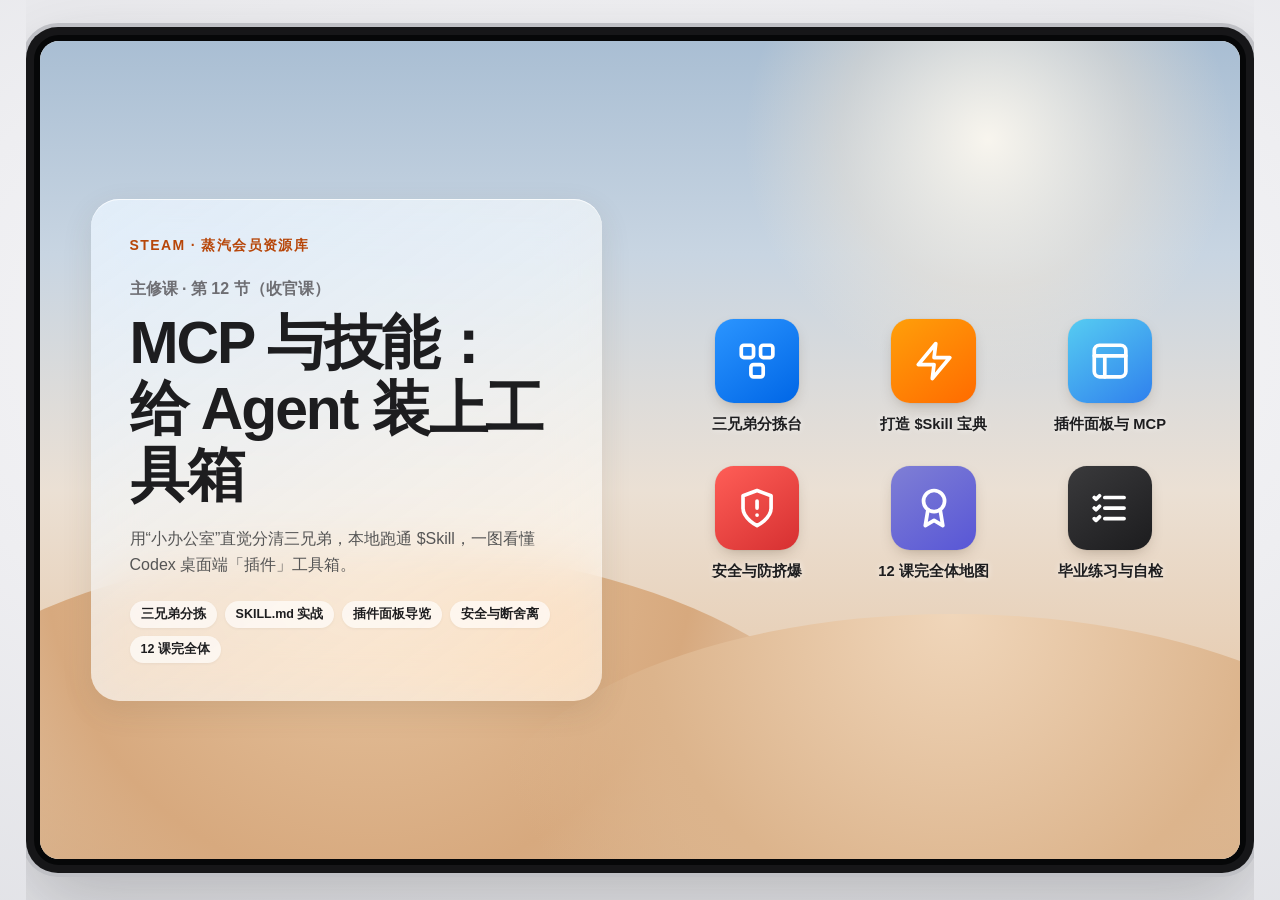
==== commit 9d288cd7: "Replace lesson twelve interactive courseware" ====
--- a/lessons/12/第12节-MCP与技能-给Agent装上工具箱.html
+++ b/lessons/12/第12节-MCP与技能-给Agent装上工具箱.html
@@ -3,7 +3,7 @@
 <head>
 <meta charset="utf-8">
 <meta name="viewport" content="width=device-width,initial-scale=1">
-<title>第 12 节 · MCP 与技能：给 Agent 装上工具箱</title>
+<title>第 12 节 · 蒸汽会员资源库</title>
 <style>
 :root{
   --bg:#ececef;--ink:#1d1d1f;--ink2:#6e6e73;--ink3:#8e8e93;--line:rgba(0,0,0,.08);
@@ -19,7 +19,7 @@
 svg{display:block}
 [hidden]{display:none!important}
 
-/* ============ 课程舞台框架（与第 10 / 11 课统一） ============ */
+/* ============ 课程舞台框架 ============ */
 .lesson{width:min(1320px,96vw);height:min(850px,94dvh);position:relative;border-radius:32px;background:#161618;padding:8px;box-shadow:0 0 0 4px #bfc0c5,0 30px 80px #3334;overflow:hidden}
 .screen{position:relative;width:100%;height:100%;overflow:hidden;border-radius:25px;background:#e9e3da;isolation:isolate;border:6px solid #060708}
 .wall{position:absolute;inset:0;z-index:0;background:linear-gradient(180deg,#a9bed3 0%,#c8d5e2 26%,#ebe0d4 55%,#e7cdb2 78%,#d9b48f 100%)}
@@ -70,9 +70,9 @@
 .close-btn{flex:0 0 auto;width:38px;height:38px;border-radius:50%;border:0;background:rgba(0,0,0,.06);font-size:18px;cursor:pointer;transition:.2s}
 .close-btn:hover{background:rgba(0,0,0,.13)}
 .lead-box{background:#f5f5f7;border-left:4px solid var(--btn);padding:14px 18px;border-radius:12px;font-size:15.5px;font-weight:600;margin-bottom:18px;line-height:1.55}
-.lead-box code,.sub-card code,.q-text code,.term-hint code{font-family:var(--mono);background:rgba(255,140,0,.12);color:#b64b0a;padding:1px 6px;border-radius:6px;font-size:.92em}
-
-.grid-3{display:grid;grid-template-columns:repeat(3,1fr);gap:12px;margin-bottom:16px}
+.lead-box code,.sub-card code,.q-text code,.warn-strip code,.trio-pill code,.cx-tip code{font-family:var(--mono);background:rgba(255,140,0,.12);color:#b64b0a;padding:1px 6px;border-radius:6px;font-size:.92em}
+
+.grid-3{display:grid;grid-template-columns:repeat(3,1fr);gap:12px;margin-bottom:14px}
 .grid-2{display:grid;grid-template-columns:1fr 1fr;gap:16px}
 .sub-card{background:#fff;border:1px solid rgba(0,0,0,.07);border-radius:20px;padding:18px 20px;box-shadow:0 6px 18px rgba(0,0,0,.04)}
 .sub-card.highlight{border:2px solid var(--btn);background:linear-gradient(#fffaf3,#fff)}
@@ -91,12 +91,13 @@
 .mode-pill{padding:7px 14px;border-radius:999px;border:1.5px solid rgba(0,0,0,.1);background:#fff;font-size:13.5px;font-weight:700;cursor:pointer;transition:.2s}
 .mode-pill.on{background:#1d1d1f;color:#fff;border-color:#1d1d1f}
 
-/* 模块 1：三兄弟分拣台 */
+/* 模块 1：三兄弟分拣台（保持原版） */
 .trio-pill{background:#f5f5f7;border-radius:16px;padding:14px 16px;border-top:3px solid var(--btn)}
+.trio-pill.purple{border-top-color:#5856d6}
 .trio-pill.blue{border-top-color:#0a84ff}
-.trio-pill.purple{border-top-color:#5856d6}
 .trio-pill b{display:block;font-size:15px;margin-bottom:4px}
-.trio-pill span{font-size:13px;color:var(--sub);line-height:1.5;display:block}
+.trio-pill .sub-role{display:inline-block;font-size:11.5px;font-weight:700;padding:2px 8px;border-radius:999px;background:#fff;color:var(--ink2);margin-bottom:6px}
+.trio-pill span{font-size:13px;color:var(--sub);line-height:1.52;display:block}
 .score-bar{display:flex;align-items:center;justify-content:space-between;gap:12px;background:#f5f5f7;padding:11px 16px;border-radius:14px;margin-bottom:12px;font-size:13.5px;font-weight:700;flex-wrap:wrap}
 .q-list{display:flex;flex-direction:column;gap:9px}
 .q-item{background:#fff;border:1.5px solid rgba(0,0,0,.08);border-radius:15px;padding:12px 15px;transition:.2s}
@@ -109,7 +110,7 @@
 .q-item.wrong{border-color:#ff3b30;background:#fff6f6}
 .q-item.wrong .q-fb{display:block;background:rgba(255,59,48,.1);color:#b91c1c}
 
-/* 模块 2：Skill 工坊 */
+/* 模块 2：Skill 工坊（保持原版） */
 .tree-box{background:#1c1c1e;color:#e5e5ea;border-radius:16px;padding:15px 18px;font-family:var(--mono);font-size:13px;line-height:1.8}
 .tree-hi{display:inline-block;background:rgba(255,140,0,.22);color:#ffb347;padding:1px 7px;border-radius:6px;font-weight:700;border:1px solid rgba(255,140,0,.45)}
 .tpl-bar{display:flex;align-items:center;justify-content:space-between;gap:10px;margin:14px 0 10px;flex-wrap:wrap}
@@ -117,47 +118,65 @@
 .run-box{margin-top:12px;background:#f0fdf4;border:1.5px solid #34c759;border-radius:14px;padding:13px 16px;font-size:13.8px;line-height:1.6;color:#14532d;display:none}
 .run-box.show{display:block}
 
-/* 模块 3：MCP 终端沙盘 */
-.mcp-steps{display:grid;grid-template-columns:repeat(4,1fr);gap:8px;margin-bottom:14px}
-.mcp-step-btn{padding:10px 10px;border-radius:12px;border:1.5px solid rgba(0,0,0,.1);background:#fff;text-align:left;cursor:pointer;transition:.2s}
-.mcp-step-btn b{display:block;font-size:13px;margin-bottom:2px}
-.mcp-step-btn span{display:block;font-size:11.5px;color:var(--sub)}
-.mcp-step-btn.on{background:#1d1d1f;color:#fff;border-color:#1d1d1f}
-.mcp-step-btn.on span{color:#aeaeb2}
-.term-win{background:#161618;color:#f2f2f7;border-radius:18px;overflow:hidden;border:1px solid rgba(0,0,0,.15)}
-.term-head{background:#252528;padding:9px 14px;display:flex;align-items:center;justify-content:space-between;font-family:var(--mono);font-size:12px;color:#aeaeb2}
-.dots{display:flex;gap:6px}
-.dots i{width:10px;height:10px;border-radius:50%;display:block}
-.term-body{padding:16px 18px;font-family:var(--mono);font-size:13.2px;line-height:1.72;min-height:190px;white-space:pre-wrap}
-.t-cmd{color:#64d2ff;font-weight:700}
-.t-ok{color:#63e685}
-.t-warn{color:#ffd60a}
-.term-hint{margin-top:12px;background:#f5f5f7;border-radius:12px;padding:12px 15px;font-size:13.8px;color:var(--sub);line-height:1.55}
-
-/* 模块 4：安全安检门 */
-.safe-card{background:#fff;border:1.5px solid rgba(0,0,0,.08);border-radius:16px;padding:14px 16px;margin-bottom:10px;transition:.2s}
+/* 模块 3：Codex 桌面端「插件」交互面板复刻 */
+.cx-shell{background:#0f0f11;color:#f5f5f7;border-radius:20px;padding:18px 20px;border:1px solid rgba(255,255,255,.1)}
+.cx-top{display:flex;align-items:center;justify-content:space-between;gap:12px;margin-bottom:14px;flex-wrap:wrap}
+.cx-top h3{font-size:19px;font-weight:700;color:#fff}
+.cx-top small{display:block;font-size:12px;color:#8e8e93;margin-top:2px}
+.cx-add-group{display:flex;gap:8px;flex-wrap:wrap}
+.cx-add-btn{padding:6px 12px;border-radius:9px;border:1px solid rgba(255,255,255,.18);background:#1c1c1f;color:#e5e5ea;font-size:12.5px;font-weight:600;cursor:pointer;transition:.2s}
+.cx-add-btn:hover{border-color:#ff9f0a;color:#ffb347}
+.cx-add-btn.on{background:#fff;color:#111;border-color:#fff}
+.cx-tabs{display:flex;gap:6px;margin-bottom:14px;flex-wrap:wrap;padding-bottom:12px;border-bottom:1px solid rgba(255,255,255,.08)}
+.cx-tab{padding:6px 13px;border-radius:9px;border:0;background:transparent;color:#98989d;font-size:13.5px;font-weight:600;cursor:pointer;transition:.2s}
+.cx-tab:hover{color:#fff;background:rgba(255,255,255,.06)}
+.cx-tab.on{background:#26262a;color:#fff}
+.cx-body{background:#18181b;border:1px solid rgba(255,255,255,.08);border-radius:14px;padding:16px 18px;min-height:175px}
+.cx-role{display:inline-block;padding:3px 10px;border-radius:999px;font-size:12px;font-weight:700;background:rgba(255,140,0,.18);color:#ffb347;margin-bottom:8px}
+.cx-desc{font-size:14.2px;color:#e5e5ea;line-height:1.62;margin-bottom:12px}
+.cx-mock-list{display:flex;flex-direction:column;gap:8px}
+.cx-row{display:flex;align-items:center;justify-content:space-between;gap:12px;background:#222226;padding:10px 13px;border-radius:11px;font-size:13px}
+.cx-row b{color:#fff;display:block;font-size:13.5px}
+.cx-row span{color:#98989d;font-size:12px}
+.cx-toggle{width:34px;height:20px;border-radius:999px;background:#0a84ff;position:relative;flex:none}
+.cx-toggle::after{content:"";position:absolute;top:2px;right:2px;width:16px;height:16px;border-radius:50%;background:#fff}
+.cx-toggle.off{background:#3a3a3c}
+.cx-toggle.off::after{right:auto;left:2px}
+.cx-form{display:grid;grid-template-columns:1fr 1fr;gap:8px;margin-top:6px}
+.cx-field{background:#222226;border:1px solid rgba(255,255,255,.1);border-radius:9px;padding:8px 11px;font-size:12.5px}
+.cx-field small{display:block;color:#8e8e93;font-size:11px;margin-bottom:2px}
+.cx-field code{color:#64d2ff;font-family:var(--mono);font-size:12px}
+.cx-tip{margin-top:12px;background:#f5f5f7;border-radius:12px;padding:12px 15px;font-size:13.8px;color:var(--sub);line-height:1.58}
+
+/* 模块 4：安全安检门 + 开关断舍离 */
+.safe-card{background:#fff;border:1.5px solid rgba(0,0,0,.08);border-radius:16px;padding:13px 16px;margin-bottom:10px;transition:.2s}
 .safe-top{display:flex;align-items:flex-start;justify-content:space-between;gap:14px}
-.safe-title{font-size:15px;font-weight:700;margin-bottom:4px}
-.safe-desc{font-size:13.5px;color:var(--sub);line-height:1.55}
-.safe-fb{margin-top:9px;padding:9px 12px;border-radius:10px;font-size:13.2px;line-height:1.55;display:none}
+.safe-title{font-size:14.8px;font-weight:700;margin-bottom:4px}
+.safe-desc{font-size:13.3px;color:var(--sub);line-height:1.55}
+.safe-fb{margin-top:9px;padding:9px 12px;border-radius:10px;font-size:13px;line-height:1.55;display:none}
 .safe-card.right{border-color:#34c759;background:#f4fdf6}
 .safe-card.right .safe-fb{display:block;background:rgba(52,199,89,.12);color:#146c32}
 .safe-card.wrong{border-color:#ff3b30;background:#fff6f6}
 .safe-card.wrong .safe-fb{display:block;background:rgba(255,59,48,.1);color:#b91c1c}
-
-/* 模块 5：12 课完全体工作流总图 */
-.flow-chain{display:grid;grid-template-columns:repeat(5,1fr);gap:10px;margin-bottom:16px}
-.flow-node{background:#f5f5f7;border-radius:16px;padding:14px 12px;border-top:3px solid var(--btn);position:relative}
+.warn-strip{margin-top:12px;background:#fff8eb;border:1.5px solid rgba(255,140,0,.35);border-radius:14px;padding:12px 16px;font-size:13.5px;line-height:1.6;color:#7c3a04}
+
+/* 模块 5：12 课完全体地图 */
+.flow-chain{display:grid;grid-template-columns:repeat(5,1fr);gap:10px;margin-bottom:14px}
+.flow-node{background:#f5f5f7;border-radius:16px;padding:13px 12px;border-top:3px solid var(--btn)}
 .flow-node .tag-l{font-size:11px;font-weight:700;color:var(--orange);background:rgba(255,140,0,.12);padding:2px 7px;border-radius:999px;display:inline-block;margin-bottom:6px}
-.flow-node strong{display:block;font-size:14.5px;margin-bottom:4px}
-.flow-node span{font-size:12.5px;color:var(--sub);line-height:1.45;display:block}
-.grad-banner{background:linear-gradient(135deg,#1d1d1f,#2c2c30);color:#fff;border-radius:18px;padding:18px 22px;display:flex;align-items:center;justify-content:space-between;gap:18px;flex-wrap:wrap}
-.grad-banner h3{font-size:18px;margin-bottom:4px;color:#ffb347}
-.grad-banner p{font-size:14px;color:#d1d1d6;line-height:1.6}
-
-/* 模块 6：练习与自检 */
-.prompt-box{background:#f2f2f7;border:1px dashed #aeaeb2;border-radius:16px;padding:15px 18px;display:flex;align-items:center;justify-content:space-between;gap:16px;margin-bottom:16px}
-.prompt-text{font-size:13.8px;font-weight:600;line-height:1.55;white-space:pre-line;user-select:text;flex:1}
+.flow-node strong{display:block;font-size:14.2px;margin-bottom:4px}
+.flow-node span{font-size:12.3px;color:var(--sub);line-height:1.45;display:block}
+.combo-panel{background:linear-gradient(135deg,#1d1d1f,#2c2c30);color:#fff;border-radius:18px;padding:16px 20px}
+.combo-head{display:flex;align-items:center;justify-content:space-between;gap:12px;flex-wrap:wrap}
+.combo-head h3{font-size:16px;color:#ffb347;line-height:1.45}
+.combo-steps{margin-top:12px;display:none;grid-template-columns:repeat(3,1fr);gap:10px}
+.combo-steps.show{display:grid}
+.combo-box{background:rgba(255,255,255,.08);border:1px solid rgba(255,255,255,.12);border-radius:12px;padding:12px;font-size:13px;line-height:1.55;color:#e5e5ea}
+.combo-box b{display:block;color:#63e685;margin-bottom:4px;font-size:13.5px}
+
+/* 模块 6：毕业实战与自检 */
+.prompt-box{background:#f2f2f7;border:1px dashed #aeaeb2;border-radius:16px;padding:14px 16px;display:flex;align-items:center;justify-content:space-between;gap:14px;margin-bottom:14px}
+.prompt-text{font-size:13.6px;font-weight:600;line-height:1.55;white-space:pre-line;user-select:text;flex:1}
 .check-item{width:100%;display:flex;align-items:center;gap:12px;padding:13px 16px;background:#fff;border:1px solid rgba(0,0,0,.08);border-radius:14px;margin-bottom:9px;cursor:pointer;font-size:15px;font-weight:600;text-align:left;transition:.2s}
 .check-item.checked{background:#f0fdf4;border-color:#34c759;color:#15803d}
 .check-box{flex:0 0 auto;width:24px;height:24px;border-radius:7px;border:2px solid #c7c7cc;display:flex;align-items:center;justify-content:center;font-size:14px;color:transparent}
@@ -165,7 +184,7 @@
 .copy-field{position:fixed;opacity:0}
 
 @media(max-width:820px){
-  .launcher,.grid-3,.grid-2,.mcp-steps,.flow-chain{grid-template-columns:1fr}
+  .launcher,.grid-3,.grid-2,.flow-chain,.combo-steps,.cx-form{grid-template-columns:1fr}
   .launcher{gap:22px;overflow:auto}
   .modal-card{padding:22px 18px;border-radius:22px}
   .q-top,.safe-top,.prompt-box{flex-direction:column;align-items:stretch}
@@ -181,13 +200,13 @@
         <div class="wh">STEAM · 蒸汽会员资源库</div>
         <div class="chapter">主修课 · 第 12 节（收官课）</div>
         <h1>MCP 与技能：<br>给 Agent 装上工具箱</h1>
-        <p class="course-summary">分清规则、技能与外部接口，在 Codex 里跑通你的第一个 $Skill，并安全接通外部世界。</p>
+        <p class="course-summary">用“小办公室”直觉分清三兄弟，本地跑通 $Skill，一图看懂 Codex 桌面端「插件」工具箱。</p>
         <div class="course-path">
           <span>三兄弟分拣</span>
           <span>SKILL.md 实战</span>
-          <span>MCP 接入</span>
-          <span>安全安检门</span>
-          <span>12 课毕业总图</span>
+          <span>插件面板导览</span>
+          <span>安全与断舍离</span>
+          <span>12 课完全体</span>
         </div>
       </section>
 
@@ -203,21 +222,21 @@
           <span class="sq" style="background:linear-gradient(145deg,#ff9f0a,#ff6b00)">
             <svg viewBox="0 0 24 24"><polygon points="13 2 3 14 12 14 11 22 21 10 12 10 13 2"/></svg>
           </span>
-          <span class="lb">打造 $Skill 绝活</span>
+          <span class="lb">打造 $Skill 宝典</span>
         </button>
 
-        <button class="ico" type="button" onclick="openModal('mcp')">
+        <button class="ico" type="button" onclick="openModal('panel')">
           <span class="sq" style="background:linear-gradient(145deg,#56ccf2,#2f80ed)">
-            <svg viewBox="0 0 24 24"><path d="M12 22v-5"/><path d="M9 8V2"/><path d="M15 8V2"/><path d="M18 8v4a6 6 0 0 1-12 0V8Z"/></svg>
+            <svg viewBox="0 0 24 24"><rect x="3" y="3" width="18" height="18" rx="3"/><line x1="3" y1="9" x2="21" y2="9"/><line x1="9" y1="21" x2="9" y2="9"/></svg>
           </span>
-          <span class="lb">MCP 接入沙盘</span>
+          <span class="lb">插件面板与 MCP</span>
         </button>
 
         <button class="ico" type="button" onclick="openModal('safety')">
           <span class="sq" style="background:linear-gradient(145deg,#ff5e57,#d63031)">
             <svg viewBox="0 0 24 24"><path d="M12 22s8-4 8-10V5l-8-3-8 3v7c0 6 8 10 8 10z"/><line x1="12" y1="8" x2="12" y2="12"/><line x1="12" y1="16" x2="12.01" y2="16"/></svg>
           </span>
-          <span class="lb">安全授权安检门</span>
+          <span class="lb">安全与防挤爆</span>
         </button>
 
         <button class="ico" type="button" onclick="openModal('combo')">
@@ -243,43 +262,44 @@
 </dialog>
 
 <script>
+/* 模块 1 数据：保持不变 */
 const trioQuestions = [
   {
     id: 0,
     text: "本项目所有页面必须保持浅色圆角风格，严禁引入外部框架。",
     ans: "agents",
-    reason: "属于每次开工都要守的“全店红线”，放进根目录 AGENTS.md。"
+    reason: "属于每次开工抬头必看的“贴墙红线”，放进根目录 AGENTS.md。"
   },
   {
     id: 1,
-    text: "让 Codex 直接读取我 Notion 测试空间里的《本周选题清单》。",
+    text: "让 Codex 直接读取我飞书云文档里手机刚记好的《新作品草稿》。",
     ans: "mcp",
-    reason: "需要把手伸出本地文件夹去连接外部软件，必须靠 MCP 转接头。"
+    reason: "需要把手伸出本地文件夹去连接飞书，必须靠 MCP 扩展坞。"
   },
   {
     id: 2,
-    text: "每次发布网页前，按 4 步固定清单检查手机排版、死链和错别字，并输出体检表。",
+    text: "每次发布网页前，按固定 4 步清单核查排版、交互、错别字并输出三栏体检表。",
     ans: "skill",
-    reason: "这是按需触发的多步专项 SOP，做成 SKILL.md，需要时用 $技能名 一键调用。"
+    reason: "这是按需触发的多步专项套路，收在抽屉里做成 SKILL.md，用 $技能名 一键抽出。"
   },
   {
     id: 3,
-    text: "每次导出短视频前，自动核验画幅 1080×1920、字幕安全区和音频静音片段。",
-    ans: "skill",
-    reason: "属于可复用的专项工作流，收在 .agents/skills/ 抽屉里，平时不占上下文。"
+    text: "让 Codex 查询高德地图的真实路线与周边地点，生成周末出游攻略页。",
+    ans: "mcp",
+    reason: "凡是跨出本地文件夹、读取外部软件或实时外部服务，找 MCP 就对了。"
   },
   {
     id: 4,
-    text: "让 Codex 查一下云端数据库或在线文档里的最新一条客户反馈。",
-    ans: "mcp",
-    reason: "只要涉及读写外部平台或实时外部数据，找 MCP 就对了。"
+    text: "每次导出短视频前，按固定顺序核验画幅 1080×1920、字幕安全区和原素材目录。",
+    ans: "skill",
+    reason: "属于可复用的固定 SOP，做成项目 Skill，平时不占办公桌上下文。"
   }
 ];
 
+/* 模块 2 数据：保持不变 */
 const skillTemplates = {
   web: {
     name: "check-before-ship",
-    path: ".agents/skills/check-before-ship/SKILL.md",
     cmd: "$check-before-ship 检查当前 index.html",
     code: `---
 name: check-before-ship
@@ -290,11 +310,10 @@
 2. 检查所有点击按钮、弹窗关闭和复制功能是否存在报错。
 3. 通读页面中文文案，标出错别字或过于生硬的技术术语。
 4. 按「🔴 必改 / 🟡 建议 / ✅ 已通过」三栏输出简洁体检报告，暂不擅自改代码。`,
-    simOut: `⚡ 已加载技能：.agents/skills/check-before-ship/SKILL.md\n\n📋 网页上线前体检报告：\n• 🔴 必改：手机端（390px）顶部筛选栏第 3 个按钮轻微溢出。\n• 🟡 建议：“DOM 节点渲染异常”建议改为大白话“页面显示异常”。\n• ✅ 已通过：ESC 关闭弹窗、一键复制指令均正常。`
+    simOut: `⚡ 已从抽屉抽出技能：.agents/skills/check-before-ship/SKILL.md\n\n📋 网页上线前体检报告：\n• 🔴 必改：手机端（390px）顶部筛选栏第 3 个按钮轻微溢出。\n• 🟡 建议：“DOM 节点渲染异常”建议改为大白话“页面显示异常”。\n• ✅ 已通过：ESC 关闭弹窗、一键复制指令均正常。`
   },
   video: {
     name: "video-export-check",
-    path: ".agents/skills/video-export-check/SKILL.md",
     cmd: "$video-export-check 核验本次成片配置",
     code: `---
 name: video-export-check
@@ -305,80 +324,127 @@
 2. 核查字幕底部留白是否 ≥ 180px，避免被短视频平台 UI 遮挡。
 3. 检查 assets/raw/ 原始素材是否完好无损。
 4. 输出「可导出 / 需先修复」结论，并给出对应的导出命令。`,
-    simOut: `⚡ 已加载技能：.agents/skills/video-export-check/SKILL.md\n\n🎬 动画出片前核查结果：\n• ✅ 画幅 1080×1920、30fps 核对通过。\n• ✅ 原始素材目录无改动。\n• 🔴 需先修复：第 3 幕字幕底边距仅 96px，建议上移至 ≥ 180px 后再执行 npm run build:mp4。`
+    simOut: `⚡ 已从抽屉抽出技能：.agents/skills/video-export-check/SKILL.md\n\n🎬 动画出片前核查结果：\n• ✅ 画幅 1080×1920、30fps 核对通过。\n• ✅ 原始素材目录无改动。\n• 🔴 需先修复：第 3 幕字幕底边距仅 96px，建议上移至 ≥ 180px 后再执行导出。`
   }
 };
 
-const mcpSteps = [
-  {
-    title: "1. 添加连接",
-    sub: "codex mcp add",
-    cmd: "$ codex mcp add notion --url https://mcp.notion.com/mcp",
-    out: "✓ 已将 MCP 服务 [notion] 写入 Codex 配置\n→ 地址：https://mcp.notion.com/mcp\n→ 下一步：按提示在浏览器完成授权登录。",
-    hint: "就像插上一根 Type-C 转接线，告诉 Codex 外部工具的地址。只需要配置一次。"
-  },
-  {
-    title: "2. 账号授权",
-    sub: "codex mcp login",
-    cmd: "$ codex mcp login notion",
-    out: "🔐 正在打开浏览器进行 OAuth 授权...\n→ 请在弹窗中仅勾选【测试空间】页面（最小权限原则）\n✓ 授权成功！Notion 连接凭据已安全保存。",
-    hint: "如果首次添加未自动跳授权，或之后登录过期，随时运行 <code>codex mcp login notion</code> 补授权。"
-  },
-  {
-    title: "3. 检查清单",
-    sub: "codex mcp list",
-    cmd: "$ codex mcp list",
-    out: "NAME     TYPE   STATUS      URL\nnotion   http   connected   https://mcp.notion.com/mcp",
-    hint: "在终端用 <code>codex mcp list</code> 核对清单；进入 Codex 对话后，输入 <code>/mcp</code> 也能随时查看当前亮灯的工具。"
-  },
-  {
-    title: "4. 只读试水",
-    sub: "对话内 /mcp + 查询",
-    cmd: "你：先用 /mcp 确认连接，再只读查询 Notion 测试空间里的《本周选题》，列出前 3 条，不要修改任何内容。",
-    out: "🟢 /mcp 状态：notion (已连接)\n📖 正在调用 notion.search (只读)...\n1. 第 11 课：给 Agent 写项目手册\n2. 第 12 课：MCP 与技能工具箱\n3. 番外：用 10 分钟做个人作品集\n✓ 本次查询未写入或改动任何外部页面。",
-    hint: "铁律：第一次跑通 MCP，永远先在**测试空间**做一次**只读查询**，确认稳妥再放开后续操作。"
+/* 模块 3 数据：1:1 匹配定稿口播的 Codex 桌面端「插件」面板 */
+const codexPanelViews = {
+  skill: {
+    badge: "技能 = 抽屉里的单本专项宝典",
+    desc: "本地写好的或装过的个人技能全在这儿，右侧有独立开关，不用的时候随手就能关掉，平时不占办公桌。",
+    body: `
+      <div class="cx-mock-list">
+        <div class="cx-row"><div><b>口播创作与重构（个人）</b><span>按固定套路深化选题、诊断并重构口播稿</span></div><span class="cx-toggle off"></span></div>
+        <div class="cx-row"><div><b>Design Taste Frontend（个人）</b><span>高颜值网页前端专属设计规范技能</span></div><span class="cx-toggle"></span></div>
+        <div class="cx-row"><div><b>check-before-ship（项目）</b><span>你刚亲手写好的网页上线前 4 步体检宝典</span></div><span class="cx-toggle"></span></div>
+      </div>`,
+    tip: "💡 <strong>讲师提示：</strong>按口播顺序，可以先点「技能」→「MCP」→「应用」→「插件」→「市场」，再点右上角两个「添加」按钮！"
+  },
+  mcp: {
+    badge: "MCP = 外接扩展坞",
+    desc: "用来把 Codex 连到外部软件（如云文档、地图或数据服务）。这里统一查看自己接的服务器和插件附带的 MCP。",
+    body: `
+      <div class="cx-mock-list">
+        <div class="cx-row"><div><b>服务器（如自定义外部工具 / node_repl）</b><span>通过右上角「添加 MCP 服务器」接进来的扩展坞</span></div><span class="cx-toggle"></span></div>
+        <div class="cx-row"><div><b>来自插件（codex_apps）</b><span>由已开启的插件自动挂载，无需手动维护</span></div><span class="cx-toggle"></span></div>
+      </div>`,
+    tip: "💡 <strong>核对方法：</strong>连好后进 Codex 对话敲 <code>/mcp</code> 看到绿灯，先拿测试内容做一次<strong>只读查询</strong>确认没问题。"
+  },
+  app: {
+    badge: "应用 = 官方直连的“成品快捷开关”",
+    desc: "像 GitHub、Gmail、Google Drive 这些国外常用软件，官方已经做好了直连，不用自己填配置，拨一下开关登录授权就能用。",
+    body: `
+      <div class="cx-mock-list">
+        <div class="cx-row"><div><b>GitHub</b><span>官方直连仓库、Issue 与 PR，拨开关授权即用</span></div><span class="cx-toggle"></span></div>
+        <div class="cx-row"><div><b>Gmail / Google Drive</b><span>直接查找邮件、云盘文档、表格与幻灯片</span></div><span class="cx-toggle"></span></div>
+      </div>`,
+    tip: "💡 <strong>省事原则：</strong>官方「应用」列表里有的软件，直接拨开关授权最省心，完全不用自己手搓配置！"
+  },
+  plugin: {
+    badge: "插件 = 打包好的“全套工具礼盒”",
+    desc: "把某一个完整场景需要的「技能 + MCP + 应用」打包到一起，开一个开关整套能力全配齐。",
+    body: `
+      <div class="cx-mock-list">
+        <div class="cx-row"><div><b>GitHub / Gmail / Google Drive</b><span>开箱即用的完整场景套件，一键开关</span></div><span class="cx-toggle"></span></div>
+        <div class="cx-row"><div><b>Ponytail（来自市场）</b><span>从第三方市场安装的整套效率增强插件包</span></div><span class="cx-toggle"></span></div>
+      </div>`,
+    tip: "💡 <strong>一句话区分：</strong>「技能」是单本宝典，「插件」是把宝典和外接工具打包好的全套礼盒。"
+  },
+  market: {
+    badge: "市场 = 插件的“进货渠道”（第三方应用商店）",
+    desc: "订阅 GitHub 大神或团队维护的插件合集。接进来后就能点「浏览目录」一键安装，作者发新版时点一下「升级」自动更新。",
+    body: `
+      <div class="cx-mock-list">
+        <div class="cx-row"><div><b>Ponytail（1 个插件）</b><span>已订阅的插件市场，告别手动下载复制文件夹</span></div><span style="padding:4px 10px;border-radius:8px;background:#2c2c30;color:#fff;font-size:12px;font-weight:600">升级</span></div>
+      </div>`,
+    tip: "💡 <strong>优势：</strong>以前装别人分享的插件要手动拷文件夹，接上市场后逛目录一键装、新版一键点「升级」。"
+  },
+  addMcp: {
+    badge: "添加 → 添加 MCP 服务器（能用现成绝不手搓）",
+    desc: "重日常使用、轻开发的同学，不需要像程序员那样去开放平台建应用、配回调！只有对方给了现成链接或命令时才来这里填——实在看不懂，把官方文档直接发给 Codex 让它自己帮你配！",
+    body: `
+      <div class="cx-form">
+        <div class="cx-field"><small>名称</small><code>my-mcp（好记即可）</code></div>
+        <div class="cx-field"><small>类型（核心二选一）</small><code>流式 HTTP（远程网址） ｜ STDIO（本地命令）</code></div>
+        <div class="cx-field"><small>对方给远程网址 → 选「流式 HTTP」</small><code>直接粘贴 https://... 链接保存</code></div>
+        <div class="cx-field"><small>对方给命令行 → 选「STDIO」</small><code>按文档填入启动命令、参数与环境变量</code></div>
+      </div>`,
+    tip: "💡 <strong>新手偷懒绝技：</strong>以后真遇到想接的官方 MCP，直接把它的官方文档发给 Codex，让它帮你配完再敲 <code>/mcp</code> 验收！"
+  },
+  addMarket: {
+    badge: "添加 → 添加插件市场（一键接入外部货架）",
+    desc: "看到 GitHub 开源大神或团队分享一整套好用插件包时，直接填仓库名、Git 地址或本地目录，马上变成你的专属应用商店。",
+    body: `
+      <div class="cx-form">
+        <div class="cx-field" style="grid-column:1/-1"><small>来源（GitHub 仓库 / Git URL / 本地文件夹）</small><code>openai/plugins 或 git@github.com:org/repo.git</code></div>
+        <div class="cx-field"><small>Git 引用（默认不动即可）</small><code>主分支</code></div>
+        <div class="cx-field"><small>稀疏路径（插件在子目录时按说明填）</small><code>plugins/codex</code></div>
+      </div>`,
+    tip: "💡 <strong>下一步：</strong>点「添加市场」→ 回到右上角点「浏览目录」一键安装，作者更新时在「市场」页签点「升级」即可。"
   }
-];
-
+};
+
+/* 模块 4 数据：已对齐桌面端安全与开关管理 */
 const safetyCases = [
   {
     id: 0,
-    title: "请求 A：接入官方 Notion MCP，仅勾选「测试沙盒页」并做只读查询",
-    desc: "来源：Notion 官方地址（mcp.notion.com）｜权限：仅限 1 个测试页面，只读不写。",
+    title: "请求 A：开启 Codex 官方「应用」或知名开源市场插件，先拿测试文档做只读查询",
+    desc: "来源：官方内置列表或可信开源仓库｜动作：只读测试内容，不修改任何正式资料。",
     allow: true,
-    reason: "来源官方 + 隔离测试空间 + 只读权限，这是最教科书级的安全起手式！"
+    reason: "官方信任源 + 隔离测试内容 + 只读试水，最教科书级的安全起手式！"
   },
   {
     id: 1,
-    title: "请求 B：首次测试就把公司/个人「全部云盘 + 删除覆盖权限」一次性勾选",
-    desc: "来源：第三方同步工具｜权限：可读取、修改并永久删除整个工作区所有文件。",
+    title: "请求 B：连接云盘或在线文档工具时，图省事把整个正式工作区的“删除与覆盖权限”一口气全勾上",
+    desc: "来源：外部云端服务｜权限：可读写并永久删除工作区所有正式合同、文档与资料。",
     allow: false,
     reason: "必须拒绝！违背“最小权限原则”——一旦提示词理解偏差，AI 误删正式资料将无法挽回。"
   },
   {
     id: 2,
-    title: "请求 C：网友分享的未知地址，号称“一键自动管理网盘和聊天记录”",
-    desc: "来源：陌生短链，无官方文档，要求把账号 Cookie 直接填进配置。",
+    title: "请求 C：陌生群里发来的野路子链接或不明插件市场，还要求把账号 Cookie/密码填进配置",
+    desc: "来源：无官方文档的陌生地址或神秘压缩包，要求交出登录凭证。",
     allow: false,
-    reason: "果断拉黑！绝不接入来路不明的野工具，更不要交出账号 Cookie 或核心密码。"
+    reason: "果断拉黑！绝不添加来路不明的插件市场或 MCP，更绝对不能把账号 Cookie、密码交给陌生工具。"
   }
 ];
 
 let trioState = {};
 let activeSkill = 'web';
-let activeMcp = 0;
+let activePanel = 'skill';
 let safeState = {};
 
 const modalData = {
   trio: {
-    badge: "01 · 根治概念混淆",
-    title: "三兄弟分拣台：AGENTS.md vs Skill vs MCP",
+    badge: "01 · 延续小办公室宇宙",
+    title: "三兄弟分拣台：墙上红线 vs 抽屉宝典 vs 外接手脚",
     html: `
-      <div class="lead-box">先用厨房比喻秒懂分工，再点下方 5 个真实场景亲自练手分拣：</div>
+      <div class="lead-box">想象 Codex 是坐在你“项目文件夹”小办公室里的全能助理：<strong>第 10 课管办公桌（上下文），第 11 课贴墙上红线，今天装抽屉宝典和外接手脚！</strong></div>
       <div class="grid-3">
-        <div class="trio-pill"><b>📌 AGENTS.md（贴墙红线）</b><span>每次开新对话必读的项目底线（风格、禁区、预览命令），必须短。</span></div>
-        <div class="trio-pill purple"><b>⚡ Skill / SKILL.md（抽屉菜谱）</b><span>某类任务的固定多步 SOP，需要时用 <code>$技能名</code> 抽出照做。</span></div>
-        <div class="trio-pill blue"><b>🔌 MCP（外部转接头）</b><span>连接外部软件的统一标准，让 Codex 能查 Notion、数据库等外部数据。</span></div>
+        <div class="trio-pill"><span class="sub-role">管“守什么规矩”</span><b>📌 AGENTS.md（墙上红线）</b><span>每次开工抬头必看的全项目底线（风格、禁区、预览命令），必须短。</span></div>
+        <div class="trio-pill purple"><span class="sub-role">管“按什么套路做”</span><b>⚡ Skill（抽屉宝典）</b><span>固定多步 SOP，平时收在抽屉不占办公桌，喊 <code>$技能名</code> 才抽出照做。</span></div>
+        <div class="trio-pill blue"><span class="sub-role">管“能连上谁”</span><b>🔌 MCP（万能扩展坞）</b><span>帮助理长出伸出文件夹的手，直接连飞书云文档、多维表格、高德地图。</span></div>
       </div>
       <div class="score-bar">
         <span id="trioProgress">已分拣：0 / 5 题</span>
@@ -392,11 +458,11 @@
     badge: "02 · 100% 本地跑通",
     title: "打造你的第一个 $Skill：把拿手套路装进抽屉",
     html: `
-      <div class="lead-box">零网络门槛！在项目里放一份 <code>.agents/skills/技能名/SKILL.md</code>，以后敲 <code>$技能名</code> 就能一键复用整套多步流程。</div>
+      <div class="lead-box">零网络门槛！在项目里放一份 <code>.agents/skills/技能名/SKILL.md</code>，以后敲 <code>$技能名</code> 就能一键抽出整套多步流程。</div>
       <div class="grid-2">
         <div class="tree-box">
           📁 my-project/<br>
-          ├── 📄 AGENTS.md <span style="color:#8e8e93">(全项目红线)</span><br>
+          ├── 📄 AGENTS.md <span style="color:#8e8e93">(墙上红线)</span><br>
           ├── 📁 .agents/<br>
           │   └── 📁 skills/<br>
           │       └── 📁 <span id="treeSkillDir">check-before-ship</span>/<br>
@@ -404,11 +470,11 @@
           └── 📄 index.html
         </div>
         <div class="sub-card highlight">
-          <h3>✨ 好技能的 3 块骨架</h3>
+          <h3>✨ 好宝典的 3 块骨架</h3>
           <ul>
-            <li><strong>顶部名片</strong>：写清 <code>name</code> 和 <code>description</code>（什么时候该用它）。</li>
-            <li><strong>固定步骤</strong>：用 1、2、3 写死执行顺序，防止 Codex 漏步骤。</li>
-            <li><strong>输出格式</strong>：规定最后交什么表、要不要直接改代码。</li>
+            <li><strong>顶部名片</strong>：写清 <code>name</code> 和 <code>description</code>（什么时候该抽出它）。</li>
+            <li><strong>固定步骤</strong>：用 1、2、3 写死顺序，防止 Codex 偷懒漏步。</li>
+            <li><strong>输出格式</strong>：规定交什么报告、先汇报还是直接改代码。</li>
           </ul>
         </div>
       </div>
@@ -426,47 +492,65 @@
       <div class="run-box" id="skillRunBox"></div>
     `
   },
-  mcp: {
-    badge: "03 · 接通外部世界",
-    title: "MCP 四步接入沙盘：让 Codex 查你授权的 Notion",
+  panel: {
+    badge: "03 · Codex 桌面端工具箱全景",
+    title: "十秒分清 5 大页签 + 新手用 MCP / 插件市场最省事姿势",
     html: `
-      <div class="lead-box">MCP 是 AI 世界的“Type-C 通用接口”。点击下方 4 个步骤，走一遍 Codex 终端版接入与只读测试全流程：</div>
-      <div class="mcp-steps" id="mcpStepBar"></div>
-      <div class="term-win">
-        <div class="term-head">
-          <div class="dots"><i style="background:#ff5f56"></i><i style="background:#ffbd2e"></i><i style="background:#27c93f"></i></div>
-          <span id="termTitle">Codex Terminal · MCP Sandbox</span>
-          <button type="button" class="demo-btn sm" id="copyMcpBtn" onclick="copyMcpCmd()">复制本步命令</button>
-        </div>
-        <div class="term-body" id="termBody"></div>
-      </div>
-      <div class="term-hint" id="termHint"></div>
+      <div class="lead-box">点下方深色面板里的 <strong>5 个标签</strong> 和右上角 <strong>2 个添加入口</strong>，记住原则：<strong>重日常使用、轻开发，能用现成的绝不手搓！</strong></div>
+      <div class="cx-shell">
+        <div class="cx-top">
+          <div><h3>插件</h3><small>管理插件、技能和 MCP</small></div>
+          <div class="cx-add-group">
+            <button type="button" class="cx-add-btn" id="btnAddMcp" onclick="renderPanel('addMcp')">+ 添加 MCP 服务器</button>
+            <button type="button" class="cx-add-btn" id="btnAddMarket" onclick="renderPanel('addMarket')">+ 添加插件市场</button>
+          </div>
+        </div>
+        <div class="cx-tabs">
+          <button type="button" class="cx-tab" id="tab_plugin" onclick="renderPanel('plugin')">插件</button>
+          <button type="button" class="cx-tab" id="tab_app" onclick="renderPanel('app')">应用</button>
+          <button type="button" class="cx-tab" id="tab_mcp" onclick="renderPanel('mcp')">MCP</button>
+          <button type="button" class="cx-tab" id="tab_skill" onclick="renderPanel('skill')">技能</button>
+          <button type="button" class="cx-tab" id="tab_market" onclick="renderPanel('market')">市场</button>
+        </div>
+        <div class="cx-body" id="cxBody"></div>
+      </div>
+      <div class="cx-tip" id="cxTip"></div>
     `
   },
   safety: {
-    badge: "04 · 安全第一课",
-    title: "安全授权安检门：装工具前守住 3 条保命铁律",
+    badge: "04 · 安全与防挤爆",
+    title: "安全授权安检门 + 蓝色开关断舍离",
     html: `
-      <div class="lead-box">只要点了授权，Codex 就能替你操作外部软件。记住铁律：<strong>只接信任源 + 最小权限 + 测试空间先只读</strong>。请审查下面 3 个授权请求：</div>
+      <div class="lead-box">装工具箱守住三条保命铁律：<strong>只接信任源 + 最小权限先只读 + 不用的开关随手拨关</strong>。来把关下面 3 个场景：</div>
       <div id="safeList"></div>
+      <div class="warn-strip">
+        <strong>💡 呼应第 10 课（防办公桌挤爆）：</strong>每多开一个插件、技能或 MCP，它的工具说明就会多占一块上下文空间！平时在「插件」「应用」「MCP」「技能」页签里，把暂时不用的蓝色开关随手拨关，只保留当前正在用的几个。
+      </div>
     `
   },
   combo: {
     badge: "05 · 主修课收官总图",
-    title: "12 课完全体：从“抽盲盒聊天”进化为“掌控全局的导演”",
+    title: "12 课完全体：从“抽盲盒闲聊”进化为“导演级工作流”",
     html: `
-      <div class="lead-box">恭喜走到第 12 课！下面这张图，把你从第 1 课到第 12 课学过的所有招数，串成了一套可复用的超级工作流：</div>
+      <div class="lead-box">恭喜走到第 12 课！下面这张路线图，把你 12 节课学过的所有本事拼成了完整闭环：</div>
       <div class="flow-chain">
-        <div class="flow-node"><span class="tag-l">第 1～8 课</span><strong>打牢底座</strong><span>说清需求、纠错回退、Git 存档、发布上线与作品集。</span></div>
+        <div class="flow-node"><span class="tag-l">第 1～8 课</span><strong>打牢底座</strong><span>说清需求、改错回退、Git 存档、发布上线与作品集。</span></div>
         <div class="flow-node"><span class="tag-l">第 9 课</span><strong>/plan 定图纸</strong><span>复杂任务先探索再列计划，砍掉过度设计再动手。</span></div>
-        <div class="flow-node"><span class="tag-l">第 10 课</span><strong>控上下文</strong><span>@ 精准点名、换事开新对话、长聊 /compact 防失忆。</span></div>
-        <div class="flow-node"><span class="tag-l">第 11 课</span><strong>AGENTS.md</strong><span>15 行项目红线贴墙上，每次新对话自动守规矩。</span></div>
-        <div class="flow-node"><span class="tag-l">第 12 课</span><strong>$Skill + MCP</strong><span>抽屉装专项绝活，外部接通真实软件与数据。</span></div>
-      </div>
-      <div class="grad-banner">
-        <div>
-          <h3>🎓 毕业心法：每周一个真实小作品</h3>
-          <p>工具每天都在变，但你学到的这套底层配合法——<strong>定规矩、控记忆、审图纸、封技能、管权限</strong>——无论未来换成哪个新一代 Agent，全都能直接复用。</p>
+        <div class="flow-node"><span class="tag-l">第 10 课</span><strong>控办公桌</strong><span>@ 点名文件、换事开新对话、长聊 /compact 防失忆。</span></div>
+        <div class="flow-node"><span class="tag-l">第 11 课</span><strong>贴墙上红线</strong><span>15 行 AGENTS.md 写死规矩，新对话自带岗位记忆。</span></div>
+        <div class="flow-node"><span class="tag-l">第 12 课</span><strong>抽屉 + 工具箱</strong><span>$Skill 封专项绝活，应用 / 市场 / MCP 按需扩容。</span></div>
+      </div>
+      <div class="combo-panel">
+        <div class="combo-head">
+          <div>
+            <h3>🚀 1+1+1 &gt; 3：看一句 $Skill 如何调动完全体工作流</h3>
+          </div>
+          <button type="button" class="demo-btn" id="comboBtn" onclick="toggleCombo()">▶ 展开三者联动过程</button>
+        </div>
+        <div class="combo-steps" id="comboSteps">
+          <div class="combo-box"><b>1. 先看墙上（AGENTS.md）</b>自动守住项目红线：保持浅色圆角单文件风格、暖橙强调色，不乱动已有素材。</div>
+          <div class="combo-box"><b>2. 抽出宝典（$Skill）</b>按 SKILL.md 固定步骤一步不漏地完成体检、排版或汇总，输出格式高度稳定。</div>
+          <div class="combo-box"><b>3. 伸手取数（应用 / MCP）</b>需要外部资料或能力时，自动调用已开启的应用或 MCP，彻底告别手动搬运！</div>
         </div>
       </div>
     `
@@ -475,15 +559,15 @@
     badge: "06 · 毕业实战与自检",
     title: "第 12 课动手练习与主修课毕业自检清单",
     html: `
-      <div class="lead-box"><strong>必做</strong>：建一份项目技能 <code>SKILL.md</code> 并用 <code>$技能名</code> 跑通一次；<strong>进阶选做</strong>：在测试空间用已授权的 MCP 做一次只读查询。</div>
+      <div class="lead-box"><strong>必做</strong>：建一份本地 <code>SKILL.md</code> 并用 <code>$技能名</code> 跑通；<strong>轻体验</strong>：打开 Codex 桌面端「插件」页逛遍 5 个标签，把不用的开关随手拨关给办公桌减负。</div>
       <div class="prompt-box">
         <div class="prompt-text" id="promptGrad">请在当前项目创建 .agents/skills/check-before-ship/SKILL.md，内容为“上线前 4 步体检流程”（查手机端排版、查按钮交互、查文案错别字、按三栏输出报告且暂不改代码）。创建完后，告诉我如何用 $check-before-ship 调用它。</div>
-        <button type="button" class="demo-btn" id="copyGrad" onclick="copyById('promptGrad','copyGrad','复制创建技能指令')">复制创建技能指令</button>
+        <button type="button" class="demo-btn" id="copyGrad" onclick="copyById('promptGrad','copyGrad','复制必做指令')">复制必做指令</button>
       </div>
       <h3 style="font-size:16px;margin-bottom:10px">📋 主修课毕业自检清单（点击打勾）：</h3>
-      <button class="check-item" type="button" aria-pressed="false" onclick="toggleCheck(this)"><span class="check-box" aria-hidden="true">✓</span><span>我能用大白话说清 AGENTS.md、Skill 和 MCP 分别解决什么问题</span></button>
+      <button class="check-item" type="button" aria-pressed="false" onclick="toggleCheck(this)"><span class="check-box" aria-hidden="true">✓</span><span>我能分清 AGENTS.md、Skill 和 MCP，也看懂了 Codex「插件」页的 5 个标签</span></button>
       <button class="check-item" type="button" aria-pressed="false" onclick="toggleCheck(this)"><span class="check-box" aria-hidden="true">✓</span><span>我写过一份自己的 SKILL.md，并用 $技能名 实际调用跑通过</span></button>
-      <button class="check-item" type="button" aria-pressed="false" onclick="toggleCheck(this)"><span class="check-box" aria-hidden="true">✓</span><span>我掌握了 MCP 接入的安全铁律：只接信任源、看清权限、先在测试空间只读</span></button>
+      <button class="check-item" type="button" aria-pressed="false" onclick="toggleCheck(this)"><span class="check-box" aria-hidden="true">✓</span><span>我知道接入外部工具与插件市场要认准信任源、先只读试水，且不用的开关要随手关掉</span></button>
     `
   }
 };
@@ -502,7 +586,7 @@
     data.html;
   if (key === 'trio') renderTrio();
   if (key === 'skill') switchSkill(activeSkill);
-  if (key === 'mcp') renderMcp(activeMcp);
+  if (key === 'panel') renderPanel(activePanel);
   if (key === 'safety') renderSafe();
   if (!overlay.open) overlay.showModal();
   content.scrollTop = 0;
@@ -545,7 +629,7 @@
   document.getElementById('trioProgress').textContent = '已分拣：' + done + ' / ' + trioQuestions.length + ' 题';
   const sc = document.getElementById('trioScore');
   if (done === trioQuestions.length) {
-    sc.textContent = '🎉 全部分拣完成：答对 ' + right + ' / 5 题，三兄弟分工已彻底通透！';
+    sc.textContent = '🎉 全部分拣完成：答对 ' + right + ' / 5 题，三兄弟分工彻底通透！';
     sc.style.color = '#15803d';
   } else if (done > 0) {
     sc.textContent = '当前答对：' + right + ' / ' + done + ' 题';
@@ -582,25 +666,21 @@
   box.classList.add('show');
 }
 
-/* 模块 3：MCP 沙盘 */
-function renderMcp(idx) {
-  activeMcp = idx;
-  const bar = document.getElementById('mcpStepBar');
-  const body = document.getElementById('termBody');
-  const hint = document.getElementById('termHint');
-  if (!bar) return;
-  bar.innerHTML = mcpSteps.map((s, i) => `
-    <button type="button" class="mcp-step-btn ${i === idx ? 'on' : ''}" onclick="renderMcp(${i})">
-      <b>${s.title}</b><span>${s.sub}</span>
-    </button>
-  `).join('');
-  const cur = mcpSteps[idx];
-  body.innerHTML = `<span class="t-cmd">${cur.cmd}</span>\n\n<span class="t-ok">${cur.out}</span>`;
-  hint.innerHTML = '💡 <strong>讲师解说：</strong>' + cur.hint;
-}
-function copyMcpCmd() {
-  const raw = mcpSteps[activeMcp].cmd.replace(/^\$\s*/, '').replace(/^你：/, '');
-  copyRawText(raw, 'copyMcpBtn', '复制本步命令');
+/* 模块 3：Codex 桌面端插件面板导览 */
+function renderPanel(view) {
+  activePanel = view;
+  const data = codexPanelViews[view];
+  const body = document.getElementById('cxBody');
+  const tip = document.getElementById('cxTip');
+  if (!data || !body) return;
+  ['plugin','app','mcp','skill','market'].forEach(k => {
+    const el = document.getElementById('tab_' + k);
+    if (el) el.classList.toggle('on', view === k);
+  });
+  document.getElementById('btnAddMcp')?.classList.toggle('on', view === 'addMcp');
+  document.getElementById('btnAddMarket')?.classList.toggle('on', view === 'addMarket');
+  body.innerHTML = `<span class="cx-role">${data.badge}</span><div class="cx-desc">${data.desc}</div>${data.body}`;
+  tip.innerHTML = data.tip;
 }
 
 /* 模块 4：安全安检门 */
@@ -634,39 +714,47 @@
 }
 function pickSafe(id, val) { safeState[id] = val; renderSafe(); }
 
+/* 模块 5：三者联动展开 */
+function toggleCombo() {
+  const el = document.getElementById('comboSteps');
+  const btn = document.getElementById('comboBtn');
+  if (!el || !btn) return;
+  const shown = el.classList.toggle('show');
+  btn.textContent = shown ? '收起联动过程' : '▶ 展开三者联动过程';
+}
+
 /* 通用辅助 */
 function toggleCheck(btn) {
   btn.setAttribute('aria-pressed', btn.classList.toggle('checked'));
 }
 function copyById(elId, btnId, label) {
   const el = document.getElementById(elId);
-  if (!el) return;
-  copyRawText(el.textContent.trim(), btnId, label);
-}
-async function copyRawText(text, btnId, label) {
   const btn = document.getElementById(btnId);
-  if (!btn) return;
+  if (!el || !btn) return;
+  const text = el.textContent.trim();
   let copied = false;
-  try {
-    await navigator.clipboard.writeText(text);
-    copied = true;
-  } catch {
-    const field = document.createElement('textarea');
-    field.value = text;
-    field.className = 'copy-field';
-    content.append(field);
-    field.select();
-    try { copied = document.execCommand('copy'); } catch {}
-    field.remove();
-  }
-  btn.textContent = copied ? '已复制 ✓' : '请手动复制';
-  btn.style.background = copied ? '#34c759' : '#ff8c00';
-  setTimeout(() => {
-    if (btn.isConnected) {
-      btn.textContent = label;
-      btn.style.background = '';
+  (async () => {
+    try {
+      await navigator.clipboard.writeText(text);
+      copied = true;
+    } catch {
+      const field = document.createElement('textarea');
+      field.value = text;
+      field.className = 'copy-field';
+      content.append(field);
+      field.select();
+      try { copied = document.execCommand('copy'); } catch {}
+      field.remove();
     }
-  }, 1800);
+    btn.textContent = copied ? '已复制 ✓' : '请手动复制';
+    btn.style.background = copied ? '#34c759' : '#ff8c00';
+    setTimeout(() => {
+      if (btn.isConnected) {
+        btn.textContent = label;
+        btn.style.background = '';
+      }
+    }, 1800);
+  })();
 }
 
 document.addEventListener('keydown', event => {
